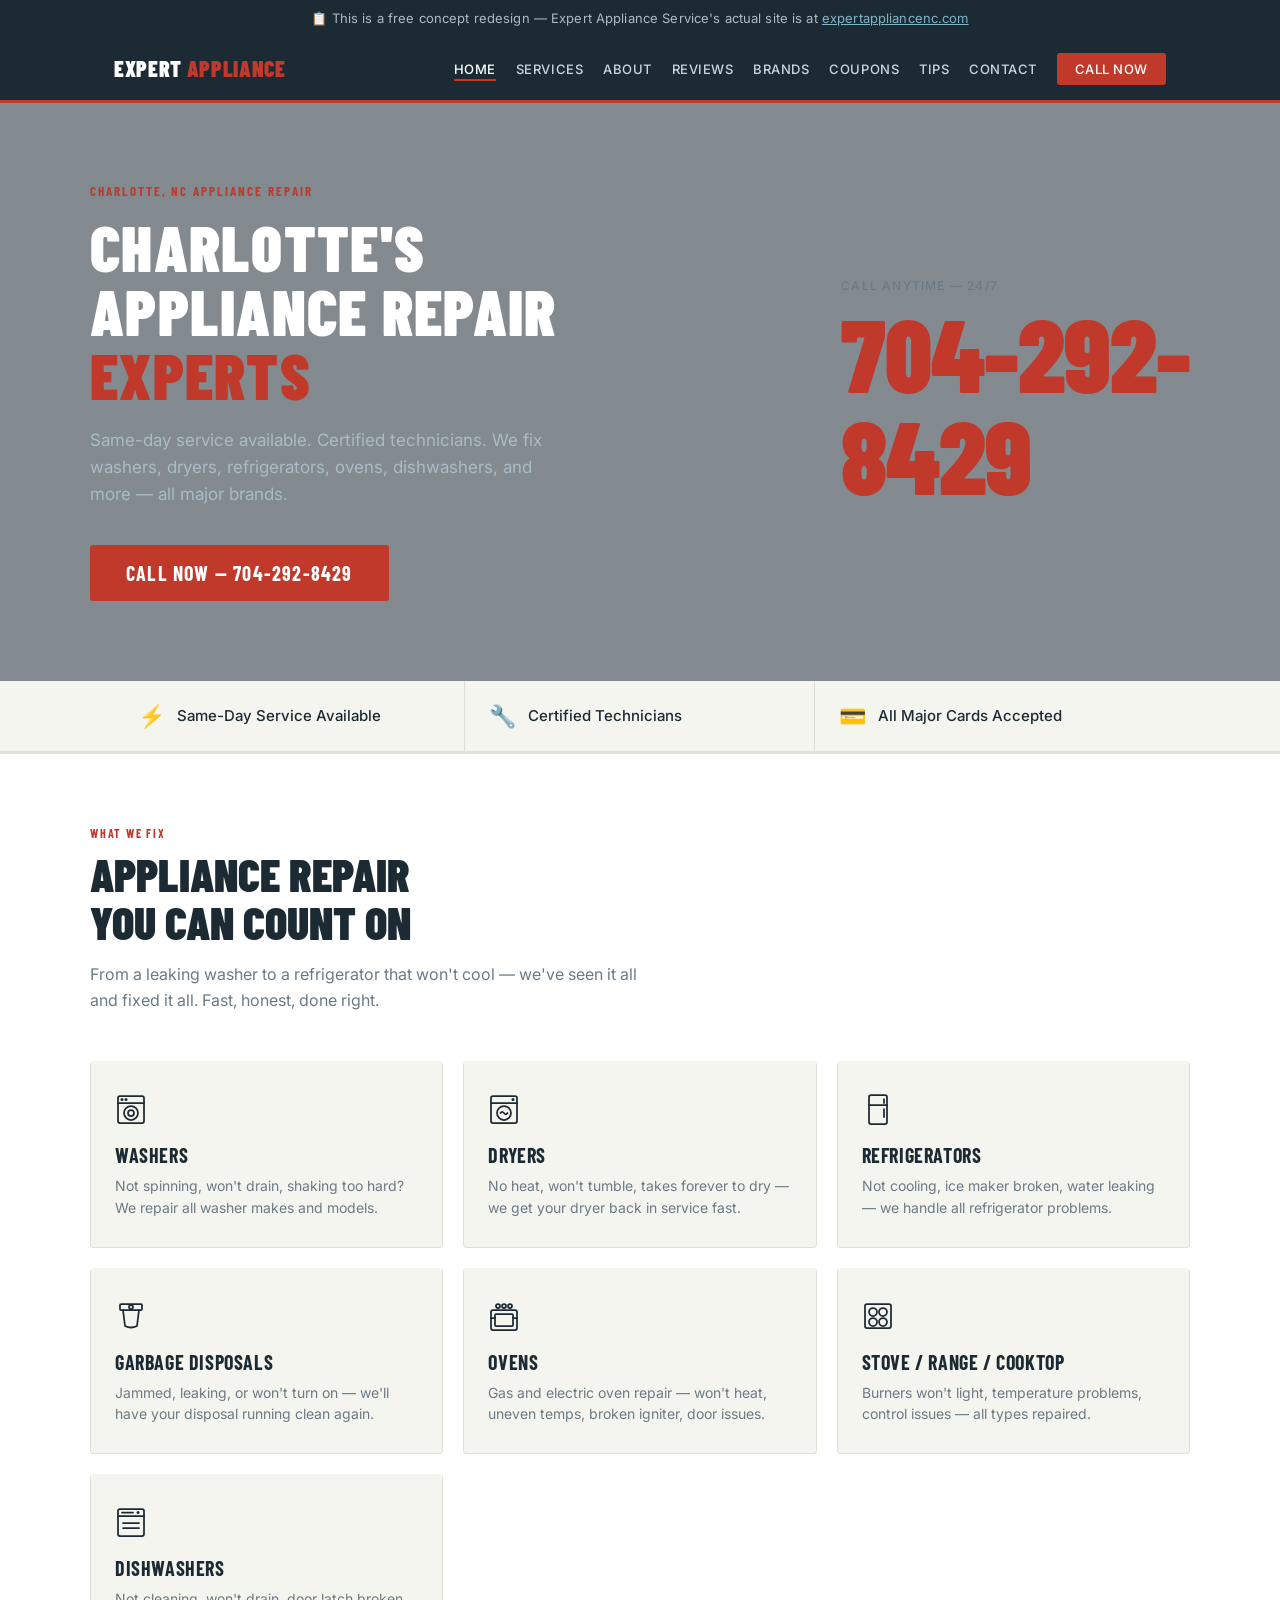
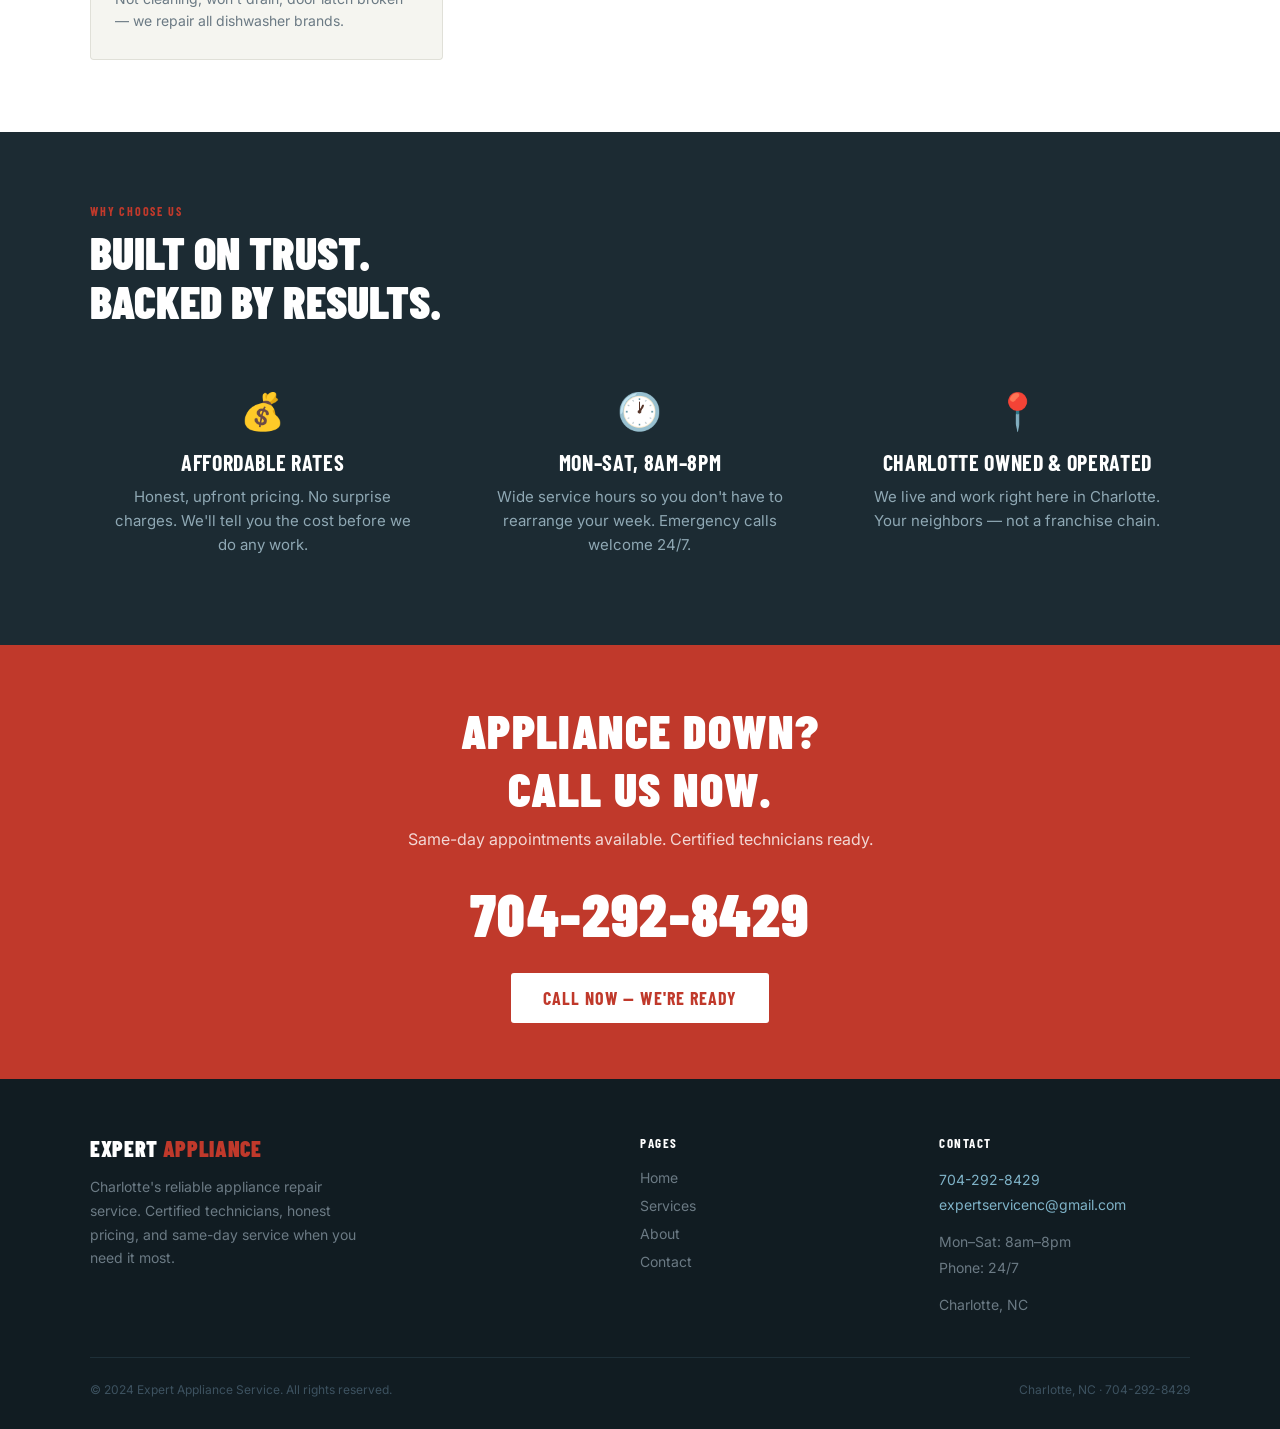
==== index.html @ 0ca0ef84 "fix: tighten nav spacing, shorten Energy Tips to Tips across all pages" ====
<!DOCTYPE html>
<html lang="en">
<head>
  <meta charset="UTF-8">
  <meta name="viewport" content="width=device-width, initial-scale=1.0">
  <title>Expert Appliance Service — Charlotte NC Appliance Repair</title>
  <meta name="description" content="Charlotte's trusted appliance repair experts. Same-day service available. Certified technicians. Call 704-292-8429.">
  <link rel="preconnect" href="https://fonts.googleapis.com">
  <link rel="preconnect" href="https://fonts.gstatic.com" crossorigin>
  <link href="https://fonts.googleapis.com/css2?family=Barlow+Condensed:wght@700;900&family=Inter:wght@400;500&display=swap" rel="stylesheet">
  <link rel="stylesheet" href="css/styles.css">
</head>
<body>

  <div class="concept-banner">
    📋 This is a free concept redesign — Expert Appliance Service's actual site is at <a href="https://expertappliancenc.com" target="_blank" rel="noopener">expertappliancenc.com</a>
  </div>

  <nav>
    <div class="nav-inner">
      <a href="index.html" class="nav-logo">Expert <span>Appliance</span></a>
      <ul class="nav-links">
        <li><a href="index.html" class="active">Home</a></li>
        <li><a href="services.html">Services</a></li>
        <li><a href="about.html">About</a></li>
        <li><a href="testimonials.html">Reviews</a></li>
        <li><a href="brands.html">Brands</a></li>
        <li><a href="coupons.html">Coupons</a></li>
        <li><a href="energy-tips.html">Tips</a></li>
        <li><a href="contact.html">Contact</a></li>
        <li><a href="tel:7042928429" class="nav-cta">Call Now</a></li>
      </ul>
      <button class="hamburger" id="hamburger" aria-label="Open menu">
        <span></span><span></span><span></span>
      </button>
    </div>
    <div class="mobile-menu" id="mobileMenu">
      <ul>
        <li><a href="index.html" class="active">Home</a></li>
        <li><a href="services.html">Services</a></li>
        <li><a href="about.html">About</a></li>
        <li><a href="testimonials.html">Reviews</a></li>
        <li><a href="brands.html">Brands</a></li>
        <li><a href="coupons.html">Coupons</a></li>
        <li><a href="energy-tips.html">Energy Tips</a></li>
        <li><a href="contact.html">Contact</a></li>
        <li><a href="tel:7042928429">📞 Call 704-292-8429</a></li>
      </ul>
    </div>
  </nav>

  <section class="hero" style="background: linear-gradient(rgba(28,43,51,0.55), rgba(28,43,51,0.55)), url('https://images.unsplash.com/photo-1558618666-fcd25c85cd64?w=1600&q=80') center/cover no-repeat;">
    <div class="hero-inner">
      <div class="hero-content">
        <p class="hero-eyebrow">Charlotte, NC Appliance Repair</p>
        <h1>Charlotte's<br>Appliance Repair<br><span>Experts</span></h1>
        <p class="hero-sub">Same-day service available. Certified technicians. We fix washers, dryers, refrigerators, ovens, dishwashers, and more — all major brands.</p>
        <a href="tel:7042928429" class="btn-primary">Call Now — 704-292-8429</a>
      </div>
      <div class="hero-phone-wrap">
        <p class="hero-phone-label">Call Anytime — 24/7</p>
        <a href="tel:7042928429" class="hero-phone">704-292-<br>8429</a>
      </div>
    </div>
  </section>

  <div class="trust-bar">
    <div class="trust-inner">
      <div class="trust-item"><span class="icon">⚡</span> Same-Day Service Available</div>
      <div class="trust-item"><span class="icon">🔧</span> Certified Technicians</div>
      <div class="trust-item"><span class="icon">💳</span> All Major Cards Accepted</div>
    </div>
  </div>

  <section style="background:#fff;">
    <div class="section-inner">
      <p class="section-label">What We Fix</p>
      <h2 class="section-title">Appliance Repair<br>You Can Count On</h2>
      <p class="section-sub">From a leaking washer to a refrigerator that won't cool — we've seen it all and fixed it all. Fast, honest, done right.</p>
      <div class="services-grid">
        <div class="service-card">
          <div class="card-icon"><svg width="32" height="32" viewBox="0 0 32 32" fill="none" stroke="#1c2b33" stroke-width="1.75" stroke-linecap="round" stroke-linejoin="round"><rect x="3" y="3" width="26" height="27" rx="2"/><line x1="3" y1="10" x2="29" y2="10"/><circle cx="16" cy="20" r="7"/><circle cx="16" cy="20" r="3"/><circle cx="7" cy="6.5" r="1.5" fill="#1c2b33" stroke="none"/><circle cx="11" cy="6.5" r="1.5" fill="#1c2b33" stroke="none"/></svg></div>
          <h3>Washers</h3>
          <p>Not spinning, won't drain, shaking too hard? We repair all washer makes and models.</p>
        </div>
        <div class="service-card">
          <div class="card-icon"><svg width="32" height="32" viewBox="0 0 32 32" fill="none" stroke="#1c2b33" stroke-width="1.75" stroke-linecap="round" stroke-linejoin="round"><rect x="3" y="3" width="26" height="27" rx="2"/><line x1="3" y1="10" x2="29" y2="10"/><circle cx="16" cy="20" r="7"/><path d="M12.5 20 Q14 17.5 16 20 Q18 22.5 19.5 20"/><circle cx="25" cy="6.5" r="1.5" fill="#1c2b33" stroke="none"/></svg></div>
          <h3>Dryers</h3>
          <p>No heat, won't tumble, takes forever to dry — we get your dryer back in service fast.</p>
        </div>
        <div class="service-card">
          <div class="card-icon"><svg width="32" height="32" viewBox="0 0 32 32" fill="none" stroke="#1c2b33" stroke-width="1.75" stroke-linecap="round" stroke-linejoin="round"><rect x="7" y="2" width="18" height="29" rx="2"/><line x1="7" y1="12" x2="25" y2="12"/><line x1="22" y1="6" x2="22" y2="10"/><line x1="22" y1="16" x2="22" y2="24"/></svg></div>
          <h3>Refrigerators</h3>
          <p>Not cooling, ice maker broken, water leaking — we handle all refrigerator problems.</p>
        </div>
        <div class="service-card">
          <div class="card-icon"><svg width="32" height="32" viewBox="0 0 32 32" fill="none" stroke="#1c2b33" stroke-width="1.75" stroke-linecap="round" stroke-linejoin="round"><rect x="5" y="4" width="22" height="6" rx="1"/><path d="M8 10 L10 26 Q16 29 22 26 L24 10"/><circle cx="16" cy="7" r="2"/></svg></div>
          <h3>Garbage Disposals</h3>
          <p>Jammed, leaking, or won't turn on — we'll have your disposal running clean again.</p>
        </div>
        <div class="service-card">
          <div class="card-icon"><svg width="32" height="32" viewBox="0 0 32 32" fill="none" stroke="#1c2b33" stroke-width="1.75" stroke-linecap="round" stroke-linejoin="round"><circle cx="10" cy="6" r="2"/><circle cx="16" cy="6" r="2"/><circle cx="22" cy="6" r="2"/><rect x="3" y="10" width="26" height="20" rx="2"/><rect x="7" y="14" width="18" height="12" rx="1"/><line x1="3" y1="18" x2="7" y2="18"/><line x1="25" y1="18" x2="29" y2="18"/></svg></div>
          <h3>Ovens</h3>
          <p>Gas and electric oven repair — won't heat, uneven temps, broken igniter, door issues.</p>
        </div>
        <div class="service-card">
          <div class="card-icon"><svg width="32" height="32" viewBox="0 0 32 32" fill="none" stroke="#1c2b33" stroke-width="1.75" stroke-linecap="round" stroke-linejoin="round"><rect x="3" y="4" width="26" height="24" rx="2"/><circle cx="11" cy="12" r="4"/><circle cx="21" cy="12" r="4"/><circle cx="11" cy="22" r="4"/><circle cx="21" cy="22" r="4"/></svg></div>
          <h3>Stove / Range / Cooktop</h3>
          <p>Burners won't light, temperature problems, control issues — all types repaired.</p>
        </div>
        <div class="service-card">
          <div class="card-icon"><svg width="32" height="32" viewBox="0 0 32 32" fill="none" stroke="#1c2b33" stroke-width="1.75" stroke-linecap="round" stroke-linejoin="round"><rect x="3" y="3" width="26" height="27" rx="2"/><line x1="3" y1="10" x2="29" y2="10"/><line x1="8" y1="17" x2="24" y2="17"/><line x1="8" y1="22" x2="24" y2="22"/><line x1="7" y1="6.5" x2="18" y2="6.5"/><circle cx="23" cy="6.5" r="1.5" fill="#1c2b33" stroke="none"/></svg></div>
          <h3>Dishwashers</h3>
          <p>Not cleaning, won't drain, door latch broken — we repair all dishwasher brands.</p>
        </div>
      </div>
    </div>
  </section>

  <section class="why-us">
    <div class="section-inner">
      <p class="section-label">Why Choose Us</p>
      <h2 class="section-title" style="color:#fff; margin-bottom:48px;">Built on Trust.<br>Backed by Results.</h2>
      <div class="why-grid">
        <div class="why-item">
          <div class="why-icon">💰</div>
          <h3>Affordable Rates</h3>
          <p>Honest, upfront pricing. No surprise charges. We'll tell you the cost before we do any work.</p>
        </div>
        <div class="why-item">
          <div class="why-icon">🕐</div>
          <h3>Mon–Sat, 8am–8pm</h3>
          <p>Wide service hours so you don't have to rearrange your week. Emergency calls welcome 24/7.</p>
        </div>
        <div class="why-item">
          <div class="why-icon">📍</div>
          <h3>Charlotte Owned &amp; Operated</h3>
          <p>We live and work right here in Charlotte. Your neighbors — not a franchise chain.</p>
        </div>
      </div>
    </div>
  </section>

  <div class="cta-strip">
    <h2>Appliance Down?<br>Call Us Now.</h2>
    <p>Same-day appointments available. Certified technicians ready.</p>
    <a href="tel:7042928429" class="phone-link">704-292-8429</a>
    <a href="tel:7042928429" class="btn-white">Call Now — We're Ready</a>
  </div>

  <footer>
    <div class="footer-inner">
      <div class="footer-grid">
        <div class="footer-brand">
          <a href="index.html" class="nav-logo">Expert <span>Appliance</span></a>
          <p>Charlotte's reliable appliance repair service. Certified technicians, honest pricing, and same-day service when you need it most.</p>
        </div>
        <div>
          <h4>Pages</h4>
          <ul>
            <li><a href="index.html">Home</a></li>
            <li><a href="services.html">Services</a></li>
            <li><a href="about.html">About</a></li>
            <li><a href="contact.html">Contact</a></li>
          </ul>
        </div>
        <div class="footer-info">
          <h4>Contact</h4>
          <p><a href="tel:7042928429">704-292-8429</a></p>
          <p><a href="mailto:expertservicenc@gmail.com">expertservicenc@gmail.com</a></p>
          <p style="margin-top:12px;">Mon–Sat: 8am–8pm<br>Phone: 24/7</p>
          <p style="margin-top:12px;">Charlotte, NC</p>
        </div>
      </div>
      <hr class="footer-divider">
      <div class="footer-bottom">
        <span>© 2024 Expert Appliance Service. All rights reserved.</span>
        <span>Charlotte, NC · <a href="tel:7042928429">704-292-8429</a></span>
      </div>
    </div>
  </footer>

  <script src="main.js"></script>
</body>
</html>
---- css/styles.css ----
/* ── RESET & VARIABLES ── */
*, *::before, *::after { box-sizing: border-box; margin: 0; padding: 0; }

:root {
  --charcoal: #1c2b33;
  --charcoal-light: #243340;
  --red: #c0392b;
  --red-dark: #a93226;
  --offwhite: #f5f5f0;
  --text: #222;
  --muted: #6b7a84;
}

html { scroll-behavior: smooth; }

body {
  font-family: 'Inter', sans-serif;
  font-size: 16px;
  color: var(--text);
  background: #fff;
}

/* ── CONCEPT BANNER ── */
.concept-banner {
  background: var(--charcoal);
  color: #aabbc4;
  text-align: center;
  padding: 10px 20px;
  font-size: 13px;
  letter-spacing: 0.01em;
}
.concept-banner a { color: #7fb3c8; text-decoration: underline; }

/* ── NAV ── */
nav {
  background: var(--charcoal);
  position: sticky;
  top: 0;
  z-index: 100;
  border-bottom: 3px solid var(--red);
}
.nav-inner {
  max-width: 1100px;
  margin: 0 auto;
  padding: 0 24px;
  display: flex;
  align-items: center;
  justify-content: space-between;
  height: 64px;
}
.nav-logo {
  font-family: 'Barlow Condensed', sans-serif;
  font-weight: 900;
  font-size: 22px;
  color: #fff;
  text-decoration: none;
  letter-spacing: 0.03em;
  text-transform: uppercase;
}
.nav-logo span { color: var(--red); }
.nav-links { display: flex; gap: 20px; list-style: none; }
.nav-links a {
  color: #c8d8e0;
  text-decoration: none;
  font-size: 13px;
  font-weight: 500;
  letter-spacing: 0.04em;
  text-transform: uppercase;
  transition: color 0.15s;
  padding-bottom: 2px;
  border-bottom: 2px solid transparent;
  white-space: nowrap;
}
.nav-links a:hover { color: #fff; }
.nav-links a.active { color: #fff; border-bottom-color: var(--red); }
.nav-cta {
  background: var(--red);
  color: #fff !important;
  padding: 8px 18px !important;
  border-radius: 3px;
  border-bottom: none !important;
  transition: background 0.15s !important;
}
.nav-cta:hover { background: var(--red-dark) !important; color: #fff !important; }

.hamburger {
  display: none;
  flex-direction: column;
  gap: 5px;
  cursor: pointer;
  padding: 4px;
  background: none;
  border: none;
}
.hamburger span {
  display: block;
  width: 26px;
  height: 2px;
  background: #fff;
  transition: all 0.25s;
}
.mobile-menu {
  display: none;
  background: var(--charcoal-light);
  border-top: 1px solid #2e404c;
}
.mobile-menu.open { display: block; }
.mobile-menu ul { list-style: none; padding: 12px 0; }
.mobile-menu ul li a {
  display: block;
  padding: 14px 24px;
  color: #c8d8e0;
  text-decoration: none;
  font-size: 15px;
  font-weight: 500;
  letter-spacing: 0.03em;
  text-transform: uppercase;
  border-bottom: 1px solid #2e404c;
}
.mobile-menu ul li:last-child a { border-bottom: none; }
.mobile-menu ul li a.active { color: #fff; }
.mobile-menu ul li a:hover { background: #2e404c; color: #fff; }

/* ── SHARED SECTION UTILITIES ── */
section { padding: 72px 24px; }
.section-inner { max-width: 1100px; margin: 0 auto; }
.section-label {
  font-family: 'Barlow Condensed', sans-serif;
  font-weight: 700;
  font-size: 12px;
  letter-spacing: 0.15em;
  text-transform: uppercase;
  color: var(--red);
  margin-bottom: 10px;
}
.section-title {
  font-family: 'Barlow Condensed', sans-serif;
  font-weight: 900;
  font-size: clamp(30px, 4vw, 46px);
  text-transform: uppercase;
  color: var(--charcoal);
  line-height: 1.05;
  margin-bottom: 16px;
}
.section-sub {
  font-size: 16px;
  color: var(--muted);
  line-height: 1.6;
  margin-bottom: 48px;
  max-width: 560px;
}

/* ── BUTTONS ── */
.btn-primary {
  display: inline-block;
  background: var(--red);
  color: #fff;
  font-family: 'Barlow Condensed', sans-serif;
  font-weight: 700;
  font-size: 20px;
  letter-spacing: 0.06em;
  text-transform: uppercase;
  padding: 16px 36px;
  text-decoration: none;
  border-radius: 3px;
  transition: background 0.15s, transform 0.1s;
}
.btn-primary:hover { background: var(--red-dark); transform: translateY(-1px); }

.btn-white {
  display: inline-block;
  background: #fff;
  color: var(--red);
  font-family: 'Barlow Condensed', sans-serif;
  font-weight: 700;
  font-size: 18px;
  letter-spacing: 0.06em;
  text-transform: uppercase;
  padding: 14px 32px;
  text-decoration: none;
  border-radius: 3px;
  transition: background 0.15s, transform 0.1s;
}
.btn-white:hover { background: var(--offwhite); transform: translateY(-1px); }

/* ── CTA STRIP ── */
.cta-strip {
  background: var(--red);
  padding: 56px 24px;
  text-align: center;
}
.cta-strip h2 {
  font-family: 'Barlow Condensed', sans-serif;
  font-weight: 900;
  font-size: clamp(28px, 4vw, 48px);
  text-transform: uppercase;
  color: #fff;
  letter-spacing: 0.03em;
  margin-bottom: 12px;
}
.cta-strip p { color: rgba(255,255,255,0.8); font-size: 16px; margin-bottom: 28px; }
.cta-strip a.phone-link {
  font-family: 'Barlow Condensed', sans-serif;
  font-weight: 900;
  font-size: clamp(36px, 5vw, 60px);
  color: #fff;
  text-decoration: none;
  display: block;
  letter-spacing: 0.02em;
  margin-bottom: 24px;
  transition: opacity 0.15s;
}
.cta-strip a.phone-link:hover { opacity: 0.85; }

/* ── FOOTER ── */
footer {
  background: #111c22;
  color: #8fa8b4;
  padding: 56px 24px 32px;
}
.footer-inner { max-width: 1100px; margin: 0 auto; }
.footer-grid {
  display: grid;
  grid-template-columns: 2fr 1fr 1fr;
  gap: 48px;
  margin-bottom: 40px;
}
.footer-brand .nav-logo { display: inline-block; margin-bottom: 14px; }
.footer-brand p { font-size: 14px; line-height: 1.7; color: #6b7a84; max-width: 280px; }
footer h4 {
  font-family: 'Barlow Condensed', sans-serif;
  font-weight: 700;
  font-size: 13px;
  letter-spacing: 0.12em;
  text-transform: uppercase;
  color: #fff;
  margin-bottom: 16px;
}
footer ul { list-style: none; }
footer ul li { margin-bottom: 8px; }
footer ul li a { color: #6b7a84; text-decoration: none; font-size: 14px; transition: color 0.15s; }
footer ul li a:hover { color: #c8d8e0; }
.footer-info p { font-size: 14px; line-height: 1.8; color: #6b7a84; }
.footer-info a { color: #7fb3c8; text-decoration: none; }
.footer-divider { border: none; border-top: 1px solid #1e2f38; margin-bottom: 24px; }
.footer-bottom {
  display: flex;
  justify-content: space-between;
  align-items: center;
  font-size: 12px;
  color: #3d5260;
}
.footer-bottom a { color: #3d5260; text-decoration: none; }

/* ── PAGE HERO (services, about, contact) ── */
.page-hero {
  background: var(--charcoal);
  padding: 64px 24px 56px;
  text-align: center;
}
.page-hero .eyebrow {
  font-family: 'Barlow Condensed', sans-serif;
  font-weight: 700;
  font-size: 13px;
  letter-spacing: 0.15em;
  text-transform: uppercase;
  color: var(--red);
  margin-bottom: 14px;
}
.page-hero h1 {
  font-family: 'Barlow Condensed', sans-serif;
  font-weight: 900;
  font-size: clamp(38px, 5vw, 64px);
  text-transform: uppercase;
  color: #fff;
  letter-spacing: 0.02em;
  line-height: 1.0;
  margin-bottom: 16px;
}
.page-hero p {
  font-size: 17px;
  color: #aabbc4;
  max-width: 560px;
  margin: 0 auto 28px;
  line-height: 1.6;
}

/* ─────────────────────────────────────────
   INDEX PAGE
───────────────────────────────────────── */
.hero {
  background: var(--charcoal);
  padding: 80px 24px;
}
.hero-inner {
  max-width: 1100px;
  margin: 0 auto;
  display: flex;
  align-items: center;
  justify-content: space-between;
  gap: 48px;
}
.hero-content { flex: 1; }
.hero-eyebrow {
  font-family: 'Barlow Condensed', sans-serif;
  font-weight: 700;
  font-size: 13px;
  letter-spacing: 0.15em;
  text-transform: uppercase;
  color: var(--red);
  margin-bottom: 16px;
}
.hero h1 {
  font-family: 'Barlow Condensed', sans-serif;
  font-weight: 900;
  font-size: clamp(40px, 5vw, 64px);
  line-height: 1.0;
  color: #fff;
  text-transform: uppercase;
  letter-spacing: 0.02em;
  margin-bottom: 20px;
}
.hero h1 span { color: var(--red); }
.hero-sub {
  font-size: 17px;
  color: #aabbc4;
  line-height: 1.6;
  margin-bottom: 36px;
  max-width: 480px;
}
.hero-phone {
  font-family: 'Barlow Condensed', sans-serif;
  font-weight: 900;
  font-size: clamp(56px, 8vw, 120px);
  color: var(--red);
  line-height: 1;
  white-space: nowrap;
  text-decoration: none;
  letter-spacing: -0.01em;
  display: block;
  transition: color 0.15s;
}
.hero-phone:hover { color: #e04535; }
.hero-phone-label {
  font-family: 'Inter', sans-serif;
  font-size: 12px;
  font-weight: 500;
  color: #6b7a84;
  letter-spacing: 0.1em;
  text-transform: uppercase;
  margin-bottom: 8px;
}

.trust-bar {
  background: var(--offwhite);
  border-bottom: 3px solid #e0e0d8;
}
.trust-inner {
  max-width: 1100px;
  margin: 0 auto;
  padding: 0 24px;
  display: grid;
  grid-template-columns: repeat(3, 1fr);
}
.trust-item {
  display: flex;
  align-items: center;
  gap: 12px;
  padding: 22px 24px;
  font-weight: 500;
  font-size: 15px;
  color: var(--charcoal);
  border-right: 1px solid #deded4;
}
.trust-item:last-child { border-right: none; }
.trust-item .icon { font-size: 22px; }

.services-grid {
  display: grid;
  grid-template-columns: repeat(auto-fill, minmax(280px, 1fr));
  gap: 20px;
}
.service-card {
  background: var(--offwhite);
  border: 1px solid #e0e0d8;
  border-top: 4px solid transparent;
  border-radius: 4px;
  padding: 28px 24px;
  transition: transform 0.15s, border-top-color 0.15s, box-shadow 0.15s;
  cursor: default;
}
.service-card:hover {
  transform: translateY(-3px);
  border-top-color: var(--red);
  box-shadow: 0 6px 20px rgba(0,0,0,0.09);
}
.service-card .card-icon { display: block; margin-bottom: 14px; }
.service-card h3 {
  font-family: 'Barlow Condensed', sans-serif;
  font-weight: 700;
  font-size: 20px;
  text-transform: uppercase;
  color: var(--charcoal);
  letter-spacing: 0.03em;
  margin-bottom: 8px;
}
.service-card p { font-size: 14px; color: var(--muted); line-height: 1.55; }

.why-us { background: var(--charcoal); }
.why-grid {
  display: grid;
  grid-template-columns: repeat(3, 1fr);
  gap: 32px;
}
.why-item { text-align: center; padding: 16px; }
.why-item .why-icon { font-size: 36px; margin-bottom: 16px; }
.why-item h3 {
  font-family: 'Barlow Condensed', sans-serif;
  font-weight: 700;
  font-size: 22px;
  text-transform: uppercase;
  color: #fff;
  letter-spacing: 0.03em;
  margin-bottom: 10px;
}
.why-item p { font-size: 15px; color: #8fa8b4; line-height: 1.6; }

/* ─────────────────────────────────────────
   SERVICES PAGE
───────────────────────────────────────── */
.services-detail { padding: 72px 24px; }
.services-detail .inner { max-width: 1100px; margin: 0 auto; }

.service-block {
  display: grid;
  grid-template-columns: 1fr 2fr;
  gap: 40px;
  padding: 48px 0;
  border-bottom: 1px solid #e0e0d8;
  align-items: start;
}
.service-block:last-child { border-bottom: none; }
.service-block-left { position: sticky; top: 88px; }
.service-block-icon { display: block; margin-bottom: 16px; }
.service-block-left h2 {
  font-family: 'Barlow Condensed', sans-serif;
  font-weight: 900;
  font-size: 32px;
  text-transform: uppercase;
  color: var(--charcoal);
  letter-spacing: 0.03em;
  line-height: 1.05;
  margin-bottom: 12px;
}
.service-block-left .call-link {
  display: inline-block;
  background: var(--red);
  color: #fff;
  font-family: 'Barlow Condensed', sans-serif;
  font-weight: 700;
  font-size: 15px;
  letter-spacing: 0.06em;
  text-transform: uppercase;
  padding: 10px 20px;
  text-decoration: none;
  border-radius: 3px;
  margin-top: 16px;
  transition: background 0.15s;
}
.service-block-left .call-link:hover { background: var(--red-dark); }
.service-block-right p {
  font-size: 16px;
  line-height: 1.75;
  color: #444;
  margin-bottom: 20px;
}
.service-block-right h3 {
  font-family: 'Barlow Condensed', sans-serif;
  font-weight: 700;
  font-size: 14px;
  letter-spacing: 0.1em;
  text-transform: uppercase;
  color: var(--muted);
  margin-bottom: 12px;
  margin-top: 24px;
}
.symptom-list {
  list-style: none;
  display: grid;
  grid-template-columns: repeat(2, 1fr);
  gap: 8px 24px;
}
.symptom-list li {
  font-size: 14px;
  color: #555;
  padding-left: 20px;
  position: relative;
  line-height: 1.5;
}
.symptom-list li::before {
  content: '→';
  position: absolute;
  left: 0;
  color: var(--red);
  font-size: 12px;
}

/* ─────────────────────────────────────────
   ABOUT PAGE
───────────────────────────────────────── */
.about-section { padding: 80px 24px; }
.about-inner { max-width: 1100px; margin: 0 auto; }

.about-lead {
  display: grid;
  grid-template-columns: 1fr 1fr;
  gap: 64px;
  align-items: start;
  margin-bottom: 72px;
}
.about-lead-text h2 {
  font-family: 'Barlow Condensed', sans-serif;
  font-weight: 900;
  font-size: clamp(28px, 3.5vw, 44px);
  text-transform: uppercase;
  color: var(--charcoal);
  line-height: 1.05;
  margin-bottom: 24px;
}
.about-lead-text p {
  font-size: 16px;
  line-height: 1.8;
  color: #444;
  margin-bottom: 18px;
}
.about-stats { display: flex; flex-direction: column; gap: 20px; }
.stat-card {
  background: var(--offwhite);
  border-left: 4px solid var(--red);
  padding: 24px 28px;
  border-radius: 0 4px 4px 0;
}
.stat-card .stat-num {
  font-family: 'Barlow Condensed', sans-serif;
  font-weight: 900;
  font-size: 48px;
  color: var(--charcoal);
  line-height: 1;
  margin-bottom: 4px;
}
.stat-card .stat-label {
  font-size: 14px;
  font-weight: 500;
  color: var(--muted);
  text-transform: uppercase;
  letter-spacing: 0.05em;
}

.values-section { background: var(--offwhite); padding: 72px 24px; }
.values-inner { max-width: 1100px; margin: 0 auto; }
.values-inner h2 {
  font-family: 'Barlow Condensed', sans-serif;
  font-weight: 900;
  font-size: clamp(28px, 3.5vw, 44px);
  text-transform: uppercase;
  color: var(--charcoal);
  margin-bottom: 48px;
}
.values-grid { display: grid; grid-template-columns: repeat(3, 1fr); gap: 24px; }
.value-card { background: #fff; border: 1px solid #e0e0d8; padding: 32px 28px; border-radius: 4px; }
.value-card .v-icon { font-size: 32px; margin-bottom: 16px; }
.value-card h3 {
  font-family: 'Barlow Condensed', sans-serif;
  font-weight: 700;
  font-size: 20px;
  text-transform: uppercase;
  color: var(--charcoal);
  letter-spacing: 0.03em;
  margin-bottom: 10px;
}
.value-card p { font-size: 14px; color: var(--muted); line-height: 1.65; }

.trust-section { padding: 72px 24px; background: var(--charcoal); }
.trust-section .trust-inner { max-width: 1100px; margin: 0 auto; }
.trust-section h2 {
  font-family: 'Barlow Condensed', sans-serif;
  font-weight: 900;
  font-size: clamp(28px, 3.5vw, 44px);
  text-transform: uppercase;
  color: #fff;
  margin-bottom: 48px;
}
.trust-grid { display: grid; grid-template-columns: repeat(2, 1fr); gap: 20px; }
.trust-card {
  background: var(--charcoal-light);
  border: 1px solid #2e404c;
  padding: 28px;
  border-radius: 4px;
  display: flex;
  gap: 20px;
  align-items: flex-start;
}
.trust-card .t-icon { font-size: 28px; flex-shrink: 0; }
.trust-card h3 {
  font-family: 'Barlow Condensed', sans-serif;
  font-weight: 700;
  font-size: 18px;
  text-transform: uppercase;
  color: #fff;
  letter-spacing: 0.03em;
  margin-bottom: 6px;
}
.trust-card p { font-size: 14px; color: #8fa8b4; line-height: 1.6; }

/* ─────────────────────────────────────────
   CONTACT PAGE
───────────────────────────────────────── */
.phone-hero {
  background: var(--charcoal);
  padding: 72px 24px 64px;
  text-align: center;
}
.phone-hero .eyebrow {
  font-family: 'Barlow Condensed', sans-serif;
  font-weight: 700;
  font-size: 13px;
  letter-spacing: 0.15em;
  text-transform: uppercase;
  color: var(--red);
  margin-bottom: 14px;
}
.phone-hero h1 {
  font-family: 'Barlow Condensed', sans-serif;
  font-weight: 900;
  font-size: clamp(32px, 4vw, 52px);
  text-transform: uppercase;
  color: #fff;
  letter-spacing: 0.02em;
  line-height: 1.05;
  margin-bottom: 32px;
}
.phone-hero .big-phone {
  font-family: 'Barlow Condensed', sans-serif;
  font-weight: 900;
  font-size: clamp(52px, 10vw, 100px);
  color: var(--red);
  text-decoration: none;
  letter-spacing: -0.01em;
  line-height: 1;
  display: inline-block;
  margin-bottom: 24px;
  transition: color 0.15s;
}
.phone-hero .big-phone:hover { color: #e04535; }
.phone-hero .sub { font-size: 16px; color: #8fa8b4; margin-bottom: 32px; }

.hours-band {
  background: var(--offwhite);
  border-bottom: 3px solid #e0e0d8;
  padding: 32px 24px;
}
.hours-inner {
  max-width: 1100px;
  margin: 0 auto;
  display: grid;
  grid-template-columns: repeat(3, 1fr);
}
.hours-item {
  text-align: center;
  padding: 12px 24px;
  border-right: 1px solid #deded4;
}
.hours-item:last-child { border-right: none; }
.hours-item .h-label {
  font-family: 'Barlow Condensed', sans-serif;
  font-weight: 700;
  font-size: 11px;
  letter-spacing: 0.12em;
  text-transform: uppercase;
  color: var(--muted);
  margin-bottom: 6px;
}
.hours-item .h-value {
  font-family: 'Barlow Condensed', sans-serif;
  font-weight: 700;
  font-size: 22px;
  color: var(--charcoal);
  letter-spacing: 0.02em;
}

.contact-body { padding: 72px 24px; }
.contact-inner {
  max-width: 1100px;
  margin: 0 auto;
  display: grid;
  grid-template-columns: 1fr 1fr;
  gap: 64px;
  align-items: start;
}
.contact-info h2 {
  font-family: 'Barlow Condensed', sans-serif;
  font-weight: 900;
  font-size: clamp(28px, 3vw, 40px);
  text-transform: uppercase;
  color: var(--charcoal);
  margin-bottom: 24px;
}
.contact-info > p {
  font-size: 15px;
  line-height: 1.75;
  color: #555;
  margin-bottom: 32px;
}
.info-block { margin-bottom: 28px; }
.info-block h3 {
  font-family: 'Barlow Condensed', sans-serif;
  font-weight: 700;
  font-size: 13px;
  letter-spacing: 0.1em;
  text-transform: uppercase;
  color: var(--muted);
  margin-bottom: 8px;
}
.info-block a {
  color: var(--charcoal);
  text-decoration: none;
  font-size: 20px;
  font-family: 'Barlow Condensed', sans-serif;
  font-weight: 700;
  letter-spacing: 0.02em;
  transition: color 0.15s;
}
.info-block a:hover { color: var(--red); }
.info-block p { font-size: 15px; color: #555; }

.map-placeholder {
  background: var(--offwhite);
  border: 2px dashed #ccc;
  border-radius: 6px;
  padding: 48px 24px;
  text-align: center;
  margin-top: 28px;
}
.map-placeholder .map-icon { font-size: 40px; margin-bottom: 12px; }
.map-placeholder h3 {
  font-family: 'Barlow Condensed', sans-serif;
  font-weight: 700;
  font-size: 20px;
  text-transform: uppercase;
  color: var(--charcoal);
  margin-bottom: 6px;
}
.map-placeholder p { font-size: 14px; color: var(--muted); }

.contact-form-wrap h2 {
  font-family: 'Barlow Condensed', sans-serif;
  font-weight: 900;
  font-size: clamp(28px, 3vw, 40px);
  text-transform: uppercase;
  color: var(--charcoal);
  margin-bottom: 8px;
}
.form-note {
  font-size: 13px;
  color: var(--muted);
  margin-bottom: 28px;
  line-height: 1.5;
}
.form-note a { color: var(--red); text-decoration: none; font-weight: 500; }
.form-group { margin-bottom: 20px; }
.form-group label {
  display: block;
  font-size: 12px;
  font-weight: 500;
  letter-spacing: 0.08em;
  text-transform: uppercase;
  color: var(--charcoal);
  margin-bottom: 6px;
}
.form-group input,
.form-group select,
.form-group textarea {
  width: 100%;
  padding: 12px 14px;
  border: 2px solid #deded4;
  border-radius: 3px;
  font-family: 'Inter', sans-serif;
  font-size: 15px;
  color: var(--text);
  background: #fff;
  transition: border-color 0.15s;
  outline: none;
}
.form-group input:focus,
.form-group select:focus,
.form-group textarea:focus { border-color: var(--charcoal); }
.form-group textarea { resize: vertical; min-height: 120px; }
.form-group select {
  appearance: none;
  background-image: url("data:image/svg+xml,%3Csvg xmlns='http://www.w3.org/2000/svg' width='12' height='8' viewBox='0 0 12 8'%3E%3Cpath fill='%236b7a84' d='M6 8L0 0h12z'/%3E%3C/svg%3E");
  background-repeat: no-repeat;
  background-position: right 14px center;
  cursor: pointer;
}
.form-row { display: grid; grid-template-columns: 1fr 1fr; gap: 16px; }
.btn-submit {
  display: block;
  width: 100%;
  background: var(--red);
  color: #fff;
  font-family: 'Barlow Condensed', sans-serif;
  font-weight: 700;
  font-size: 20px;
  letter-spacing: 0.06em;
  text-transform: uppercase;
  padding: 16px 24px;
  border: none;
  border-radius: 3px;
  cursor: pointer;
  transition: background 0.15s, transform 0.1s;
  margin-top: 8px;
}
.btn-submit:hover { background: var(--red-dark); transform: translateY(-1px); }
.form-disclaimer { font-size: 12px; color: var(--muted); text-align: center; margin-top: 10px; line-height: 1.5; }

/* ─────────────────────────────────────────
   RESPONSIVE
───────────────────────────────────────── */
@media (max-width: 768px) {
  /* Nav */
  .nav-links { display: none; }
  .hamburger { display: flex; }

  /* Index hero */
  .hero-inner { flex-direction: column; gap: 32px; }
  .hero-phone-wrap { order: -1; text-align: center; }
  .hero-phone { font-size: 64px; }

  /* Trust bar */
  .trust-inner { grid-template-columns: 1fr; }
  .trust-item { border-right: none; border-bottom: 1px solid #deded4; }
  .trust-item:last-child { border-bottom: none; }

  /* Why us */
  .why-grid { grid-template-columns: 1fr; }

  /* Services page */
  .service-block { grid-template-columns: 1fr; }
  .service-block-left { position: static; }
  .symptom-list { grid-template-columns: 1fr; }

  /* About page */
  .about-lead { grid-template-columns: 1fr; gap: 40px; }
  .values-grid { grid-template-columns: 1fr; }
  .trust-grid { grid-template-columns: 1fr; }

  /* Contact page */
  .hours-inner { grid-template-columns: 1fr; }
  .hours-item { border-right: none; border-bottom: 1px solid #deded4; padding: 16px 24px; }
  .hours-item:last-child { border-bottom: none; }
  .contact-inner { grid-template-columns: 1fr; gap: 40px; }
  .form-row { grid-template-columns: 1fr; }

  /* Footer */
  .footer-grid { grid-template-columns: 1fr; gap: 32px; }
  .footer-bottom { flex-direction: column; gap: 8px; text-align: center; }

  section { padding: 52px 24px; }
}
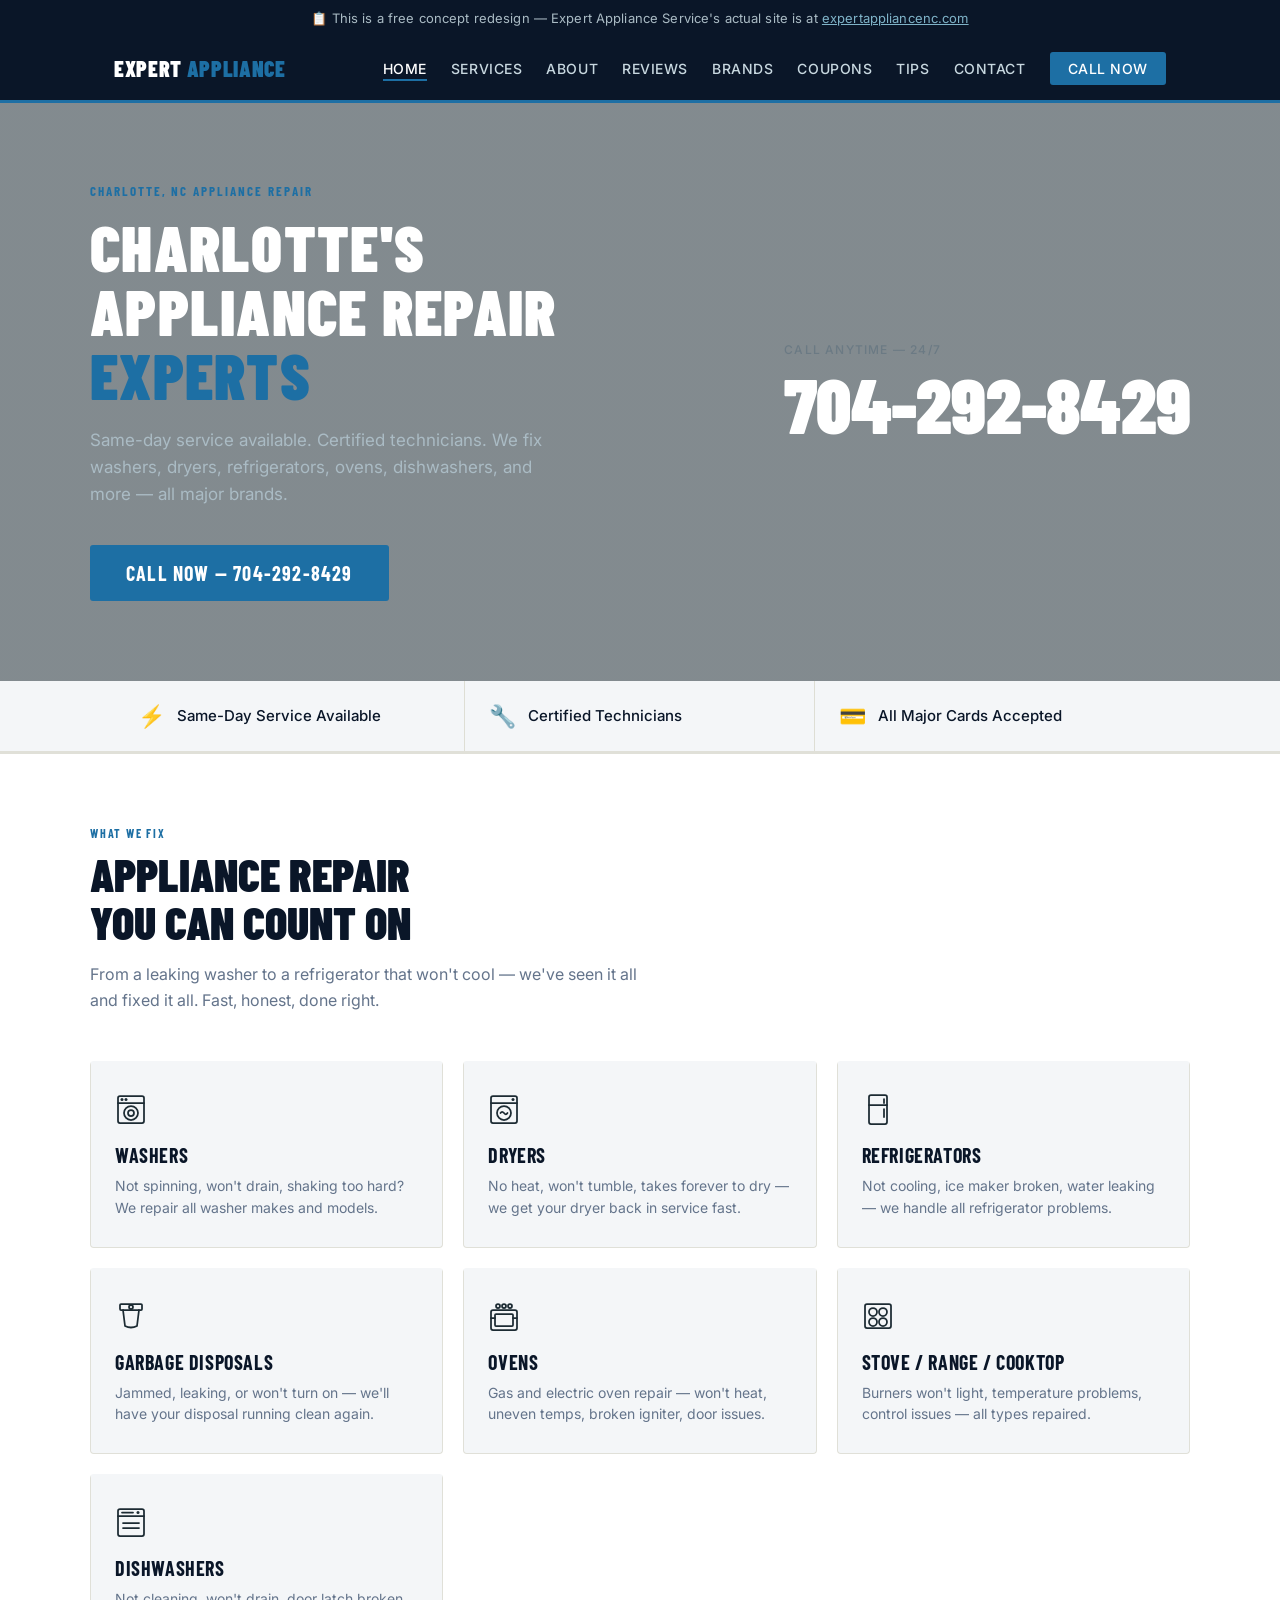
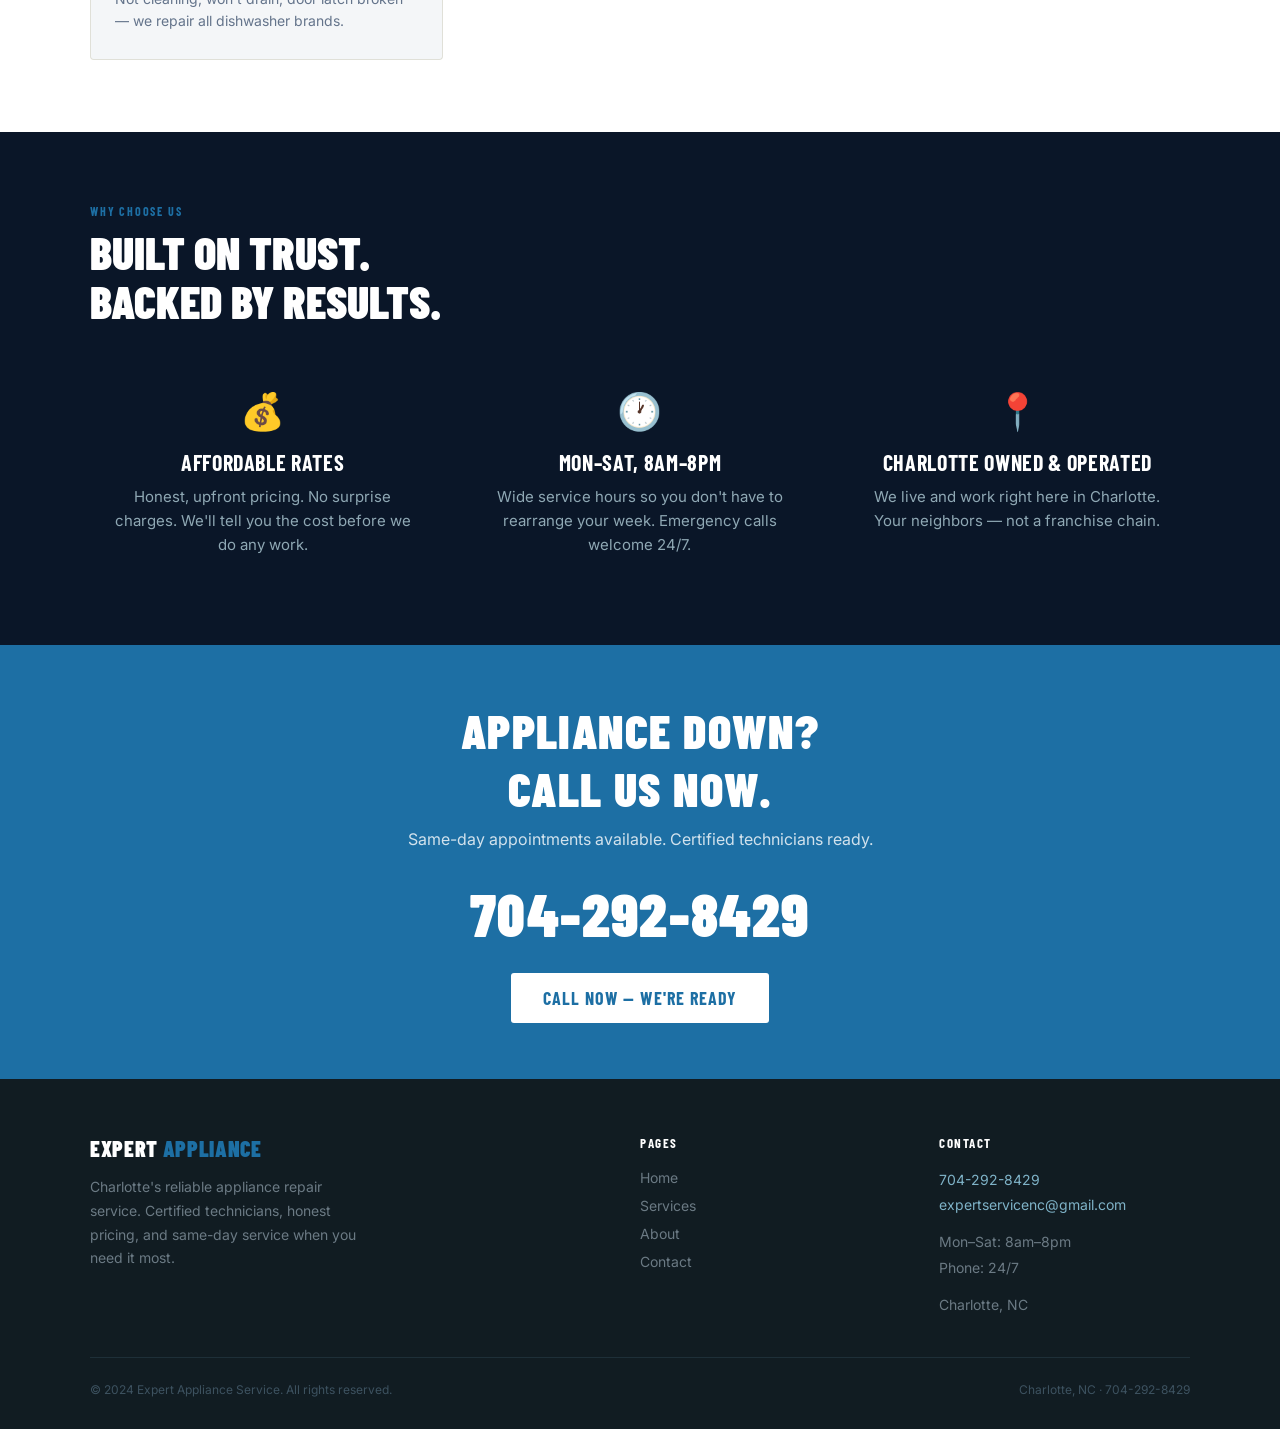
==== commit 04758d46: "fix: hero phone white color, remove br wrap, reduce font size" ====
--- a/index.html
+++ b/index.html
@@ -59,7 +59,7 @@
       </div>
       <div class="hero-phone-wrap">
         <p class="hero-phone-label">Call Anytime — 24/7</p>
-        <a href="tel:7042928429" class="hero-phone">704-292-<br>8429</a>
+        <a href="tel:7042928429" class="hero-phone">704-292-8429</a>
       </div>
     </div>
   </section>
--- a/css/styles.css
+++ b/css/styles.css
@@ -2,13 +2,13 @@
 *, *::before, *::after { box-sizing: border-box; margin: 0; padding: 0; }
 
 :root {
-  --charcoal: #1c2b33;
-  --charcoal-light: #243340;
-  --red: #c0392b;
-  --red-dark: #a93226;
-  --offwhite: #f5f5f0;
-  --text: #222;
-  --muted: #6b7a84;
+  --charcoal: #0a1628;
+  --charcoal-light: #112038;
+  --red: #1d6fa4;
+  --red-dark: #175d8a;
+  --offwhite: #f4f6f8;
+  --text: #1a2332;
+  --muted: #64748b;
 }
 
 html { scroll-behavior: smooth; }
@@ -58,11 +58,11 @@
   text-transform: uppercase;
 }
 .nav-logo span { color: var(--red); }
-.nav-links { display: flex; gap: 20px; list-style: none; }
+.nav-links { display: flex; gap: 24px; list-style: none; }
 .nav-links a {
   color: #c8d8e0;
   text-decoration: none;
-  font-size: 13px;
+  font-size: 14px;
   font-weight: 500;
   letter-spacing: 0.04em;
   text-transform: uppercase;
@@ -331,8 +331,8 @@
 .hero-phone {
   font-family: 'Barlow Condensed', sans-serif;
   font-weight: 900;
-  font-size: clamp(56px, 8vw, 120px);
-  color: var(--red);
+  font-size: clamp(48px, 6vw, 88px);
+  color: #ffffff;
   line-height: 1;
   white-space: nowrap;
   text-decoration: none;
@@ -340,7 +340,7 @@
   display: block;
   transition: color 0.15s;
 }
-.hero-phone:hover { color: #e04535; }
+.hero-phone:hover { color: rgba(255,255,255,0.85); }
 .hero-phone-label {
   font-family: 'Inter', sans-serif;
   font-size: 12px;
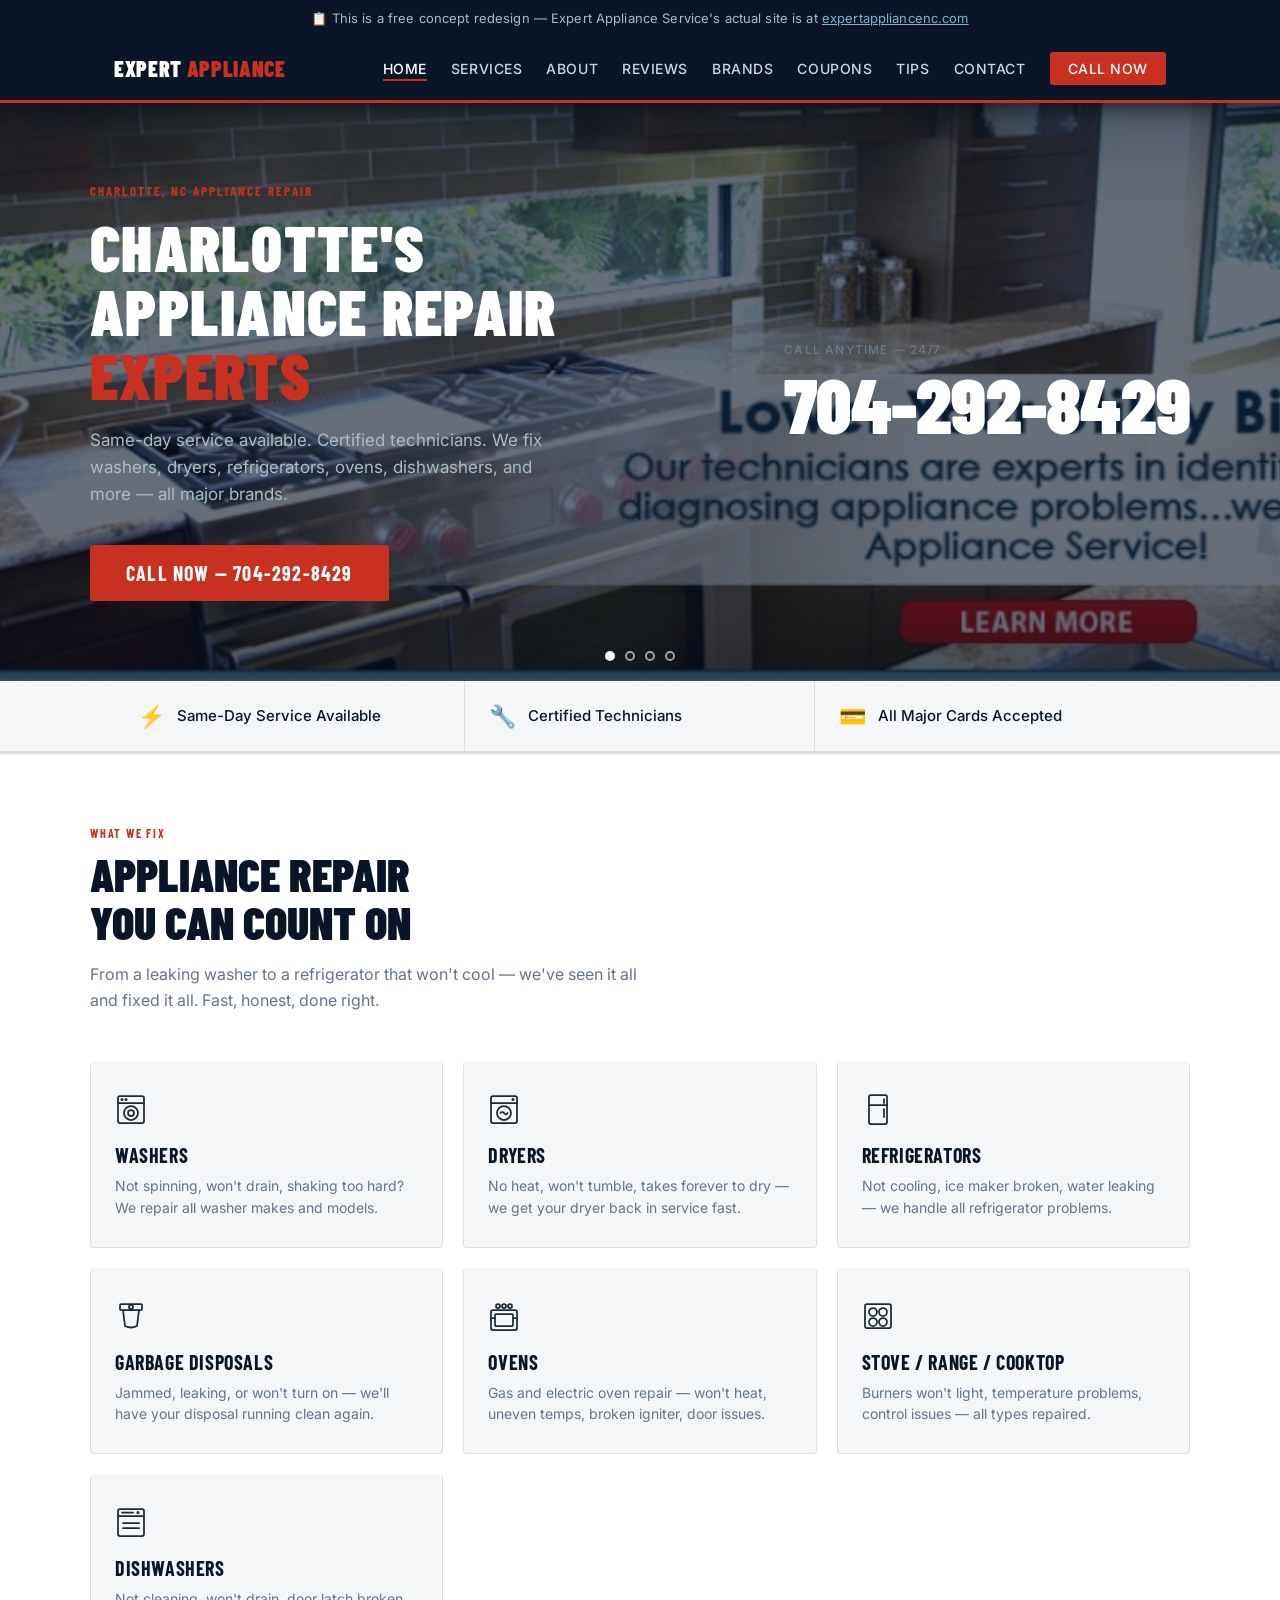
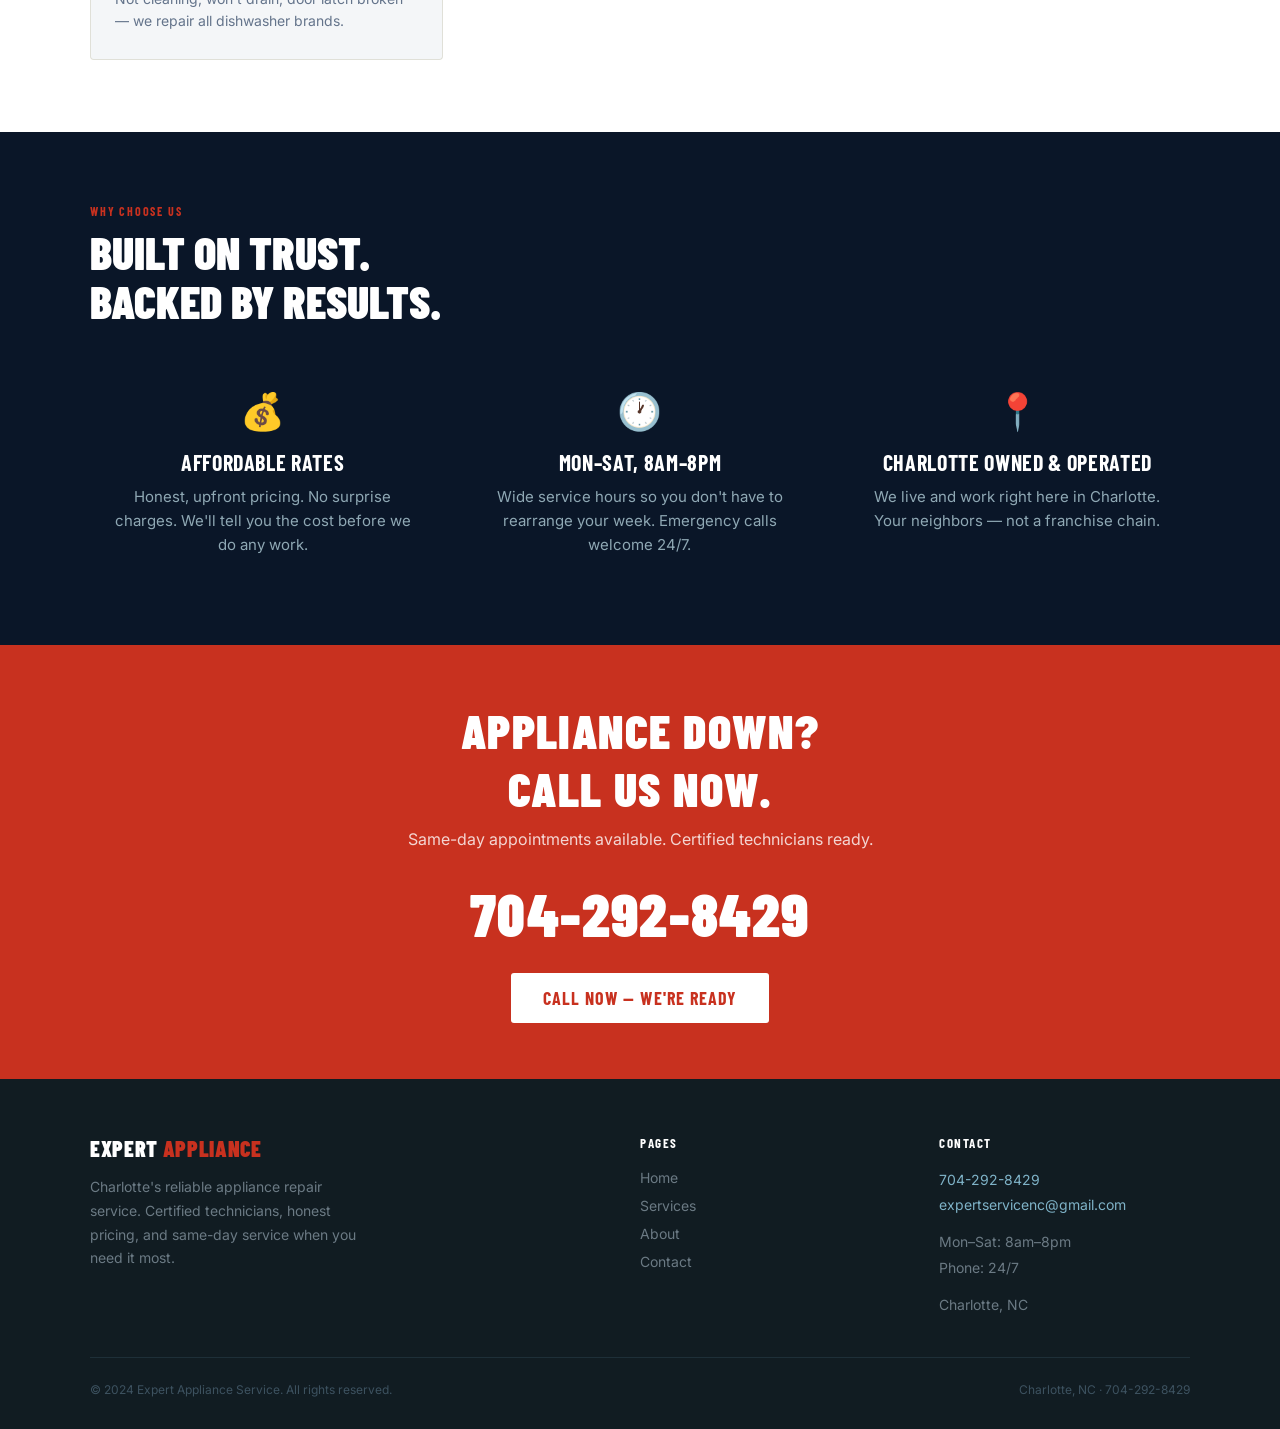
==== commit 404a5057: "feat: use real site images in hero slider, add 4th slide" ====
--- a/index.html
+++ b/index.html
@@ -49,7 +49,16 @@
     </div>
   </nav>
 
-  <section class="hero" style="background: linear-gradient(rgba(28,43,51,0.55), rgba(28,43,51,0.55)), url('https://images.unsplash.com/photo-1558618666-fcd25c85cd64?w=1600&q=80') center/cover no-repeat;">
+  <section class="hero">
+    <!-- Slider backgrounds -->
+    <div class="hero-slides">
+      <div class="hero-slide active" style="background-image: url('images/slider_1-d0cf9f1b36.jpg');"></div>
+      <div class="hero-slide" style="background-image: url('images/slider_2-d932d34fc2.jpg');"></div>
+      <div class="hero-slide" style="background-image: url('images/slider_3-5731d96eb2.jpg');"></div>
+      <div class="hero-slide" style="background-image: url('images/slider_4-3d6110f388.jpg');"></div>
+    </div>
+    <div class="hero-overlay"></div>
+
     <div class="hero-inner">
       <div class="hero-content">
         <p class="hero-eyebrow">Charlotte, NC Appliance Repair</p>
@@ -61,6 +70,14 @@
         <p class="hero-phone-label">Call Anytime — 24/7</p>
         <a href="tel:7042928429" class="hero-phone">704-292-8429</a>
       </div>
+    </div>
+
+    <!-- Dot indicators -->
+    <div class="hero-dots">
+      <button class="hero-dot active" data-index="0" aria-label="Slide 1"></button>
+      <button class="hero-dot" data-index="1" aria-label="Slide 2"></button>
+      <button class="hero-dot" data-index="2" aria-label="Slide 3"></button>
+      <button class="hero-dot" data-index="3" aria-label="Slide 4"></button>
     </div>
   </section>
 
@@ -181,5 +198,33 @@
   </footer>
 
   <script src="main.js"></script>
+  <script>
+    // Hero slider
+    const slides = document.querySelectorAll('.hero-slide');
+    const dots = document.querySelectorAll('.hero-dot');
+    let current = 0;
+    let paused = false;
+
+    function goTo(n) {
+      slides[current].classList.remove('active');
+      dots[current].classList.remove('active');
+      current = (n + slides.length) % slides.length;
+      slides[current].classList.add('active');
+      dots[current].classList.add('active');
+    }
+
+    dots.forEach(dot => {
+      dot.addEventListener('click', () => {
+        goTo(parseInt(dot.dataset.index));
+        paused = true;
+        setTimeout(() => paused = false, 6000);
+      });
+    });
+
+    document.querySelector('.hero').addEventListener('mouseenter', () => paused = true);
+    document.querySelector('.hero').addEventListener('mouseleave', () => paused = false);
+
+    setInterval(() => { if (!paused) goTo(current + 1); }, 5000);
+  </script>
 </body>
 </html>
--- a/css/styles.css
+++ b/css/styles.css
@@ -4,8 +4,8 @@
 :root {
   --charcoal: #0a1628;
   --charcoal-light: #112038;
-  --red: #1d6fa4;
-  --red-dark: #175d8a;
+  --red: #c8311f;
+  --red-dark: #a82718;
   --offwhite: #f4f6f8;
   --text: #1a2332;
   --muted: #64748b;
@@ -286,13 +286,36 @@
 }
 
 /* ─────────────────────────────────────────
-   INDEX PAGE
+   INDEX PAGE — HERO SLIDER
 ───────────────────────────────────────── */
 .hero {
-  background: var(--charcoal);
+  position: relative;
+  overflow: hidden;
   padding: 80px 24px;
 }
+.hero-slides {
+  position: absolute;
+  inset: 0;
+  z-index: 0;
+}
+.hero-slide {
+  position: absolute;
+  inset: 0;
+  background-size: cover;
+  background-position: center;
+  opacity: 0;
+  transition: opacity 1.2s ease-in-out;
+}
+.hero-slide.active { opacity: 1; }
+.hero-overlay {
+  position: absolute;
+  inset: 0;
+  background: linear-gradient(rgba(10,22,40,0.62), rgba(10,22,40,0.62));
+  z-index: 1;
+}
 .hero-inner {
+  position: relative;
+  z-index: 2;
   max-width: 1100px;
   margin: 0 auto;
   display: flex;
@@ -350,7 +373,31 @@
   text-transform: uppercase;
   margin-bottom: 8px;
 }
-
+.hero-dots {
+  position: absolute;
+  bottom: 20px;
+  left: 50%;
+  transform: translateX(-50%);
+  display: flex;
+  gap: 10px;
+  z-index: 3;
+}
+.hero-dot {
+  width: 10px;
+  height: 10px;
+  border-radius: 50%;
+  border: 2px solid rgba(255,255,255,0.6);
+  background: transparent;
+  cursor: pointer;
+  transition: background 0.3s, border-color 0.3s;
+  padding: 0;
+}
+.hero-dot.active {
+  background: #fff;
+  border-color: #fff;
+}
+
+/* ── TRUST BAR ── */
 .trust-bar {
   background: var(--offwhite);
   border-bottom: 3px solid #e0e0d8;
@@ -651,7 +698,7 @@
   margin-bottom: 24px;
   transition: color 0.15s;
 }
-.phone-hero .big-phone:hover { color: #e04535; }
+.phone-hero .big-phone:hover { color: var(--red-dark); }
 .phone-hero .sub { font-size: 16px; color: #8fa8b4; margin-bottom: 32px; }
 
 .hours-band {
@@ -834,7 +881,7 @@
   /* Index hero */
   .hero-inner { flex-direction: column; gap: 32px; }
   .hero-phone-wrap { order: -1; text-align: center; }
-  .hero-phone { font-size: 64px; }
+  .hero-phone { font-size: 64px; white-space: nowrap; }
 
   /* Trust bar */
   .trust-inner { grid-template-columns: 1fr; }
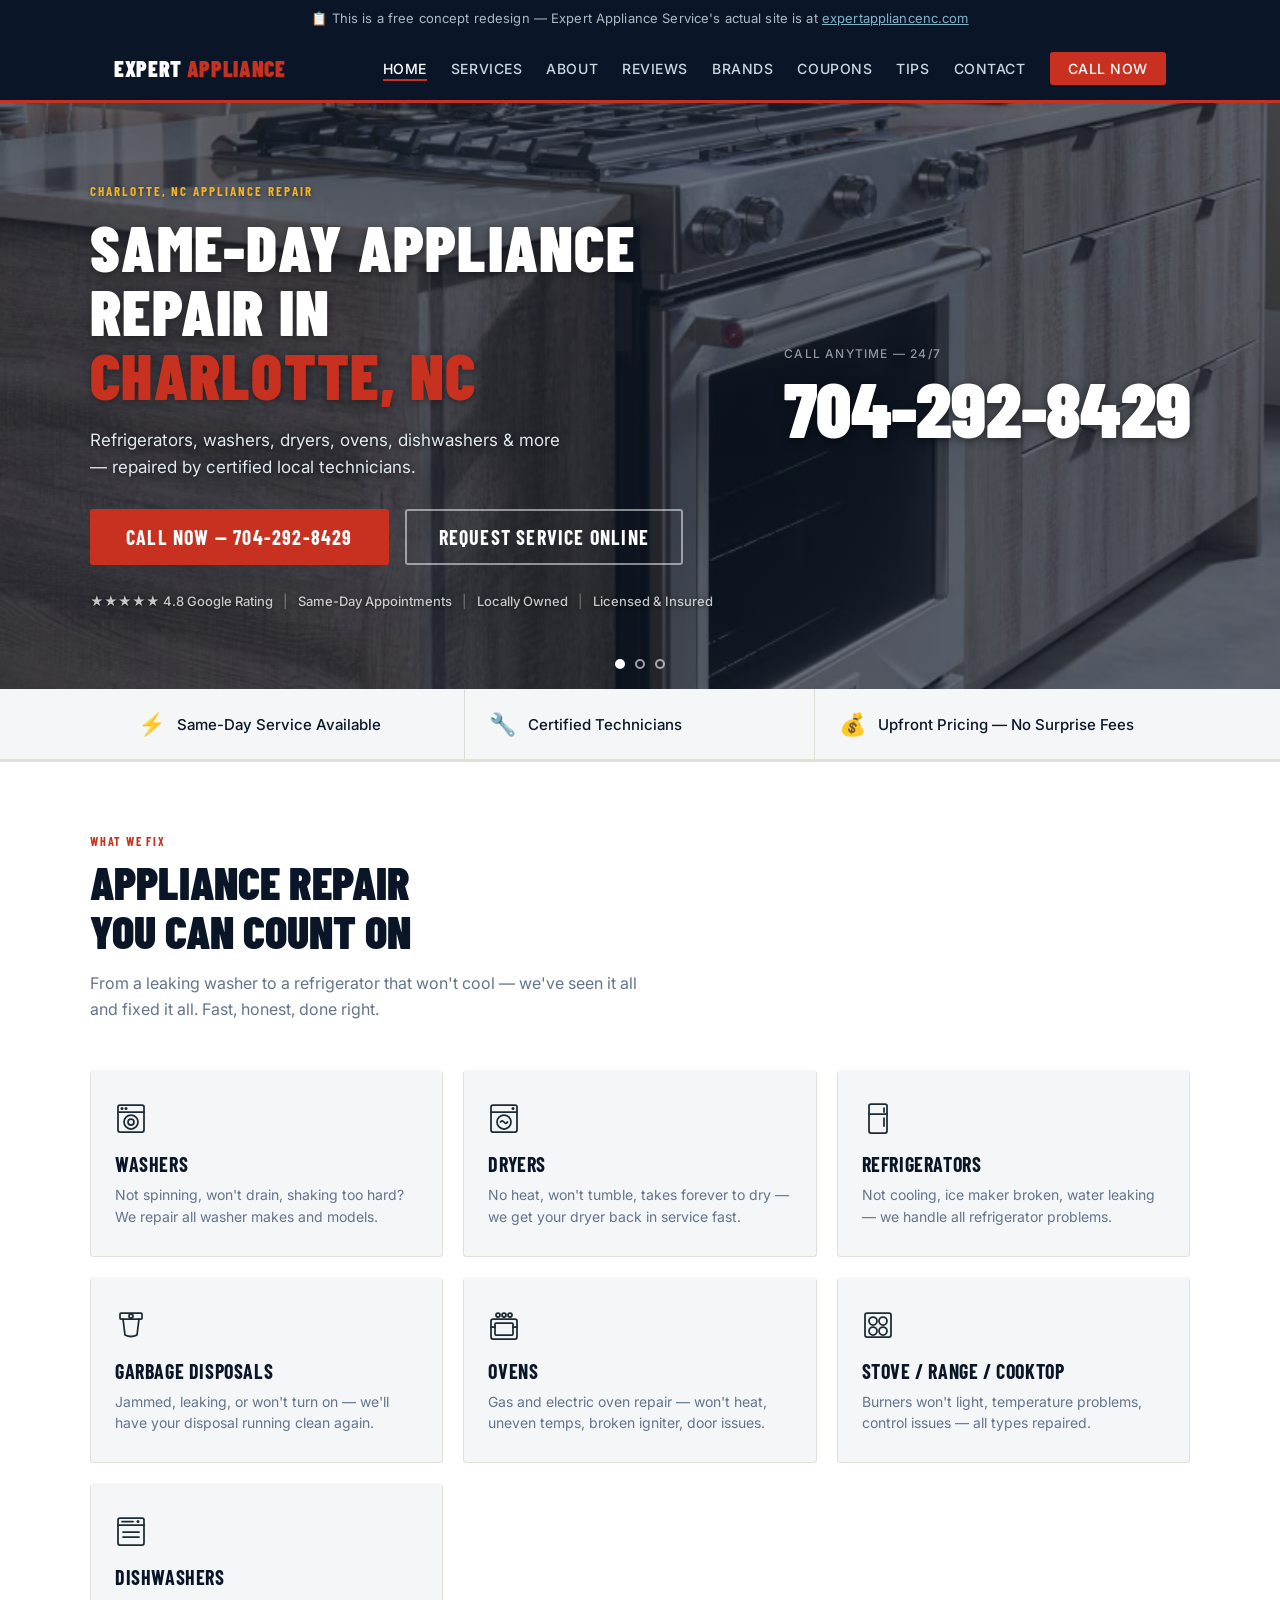
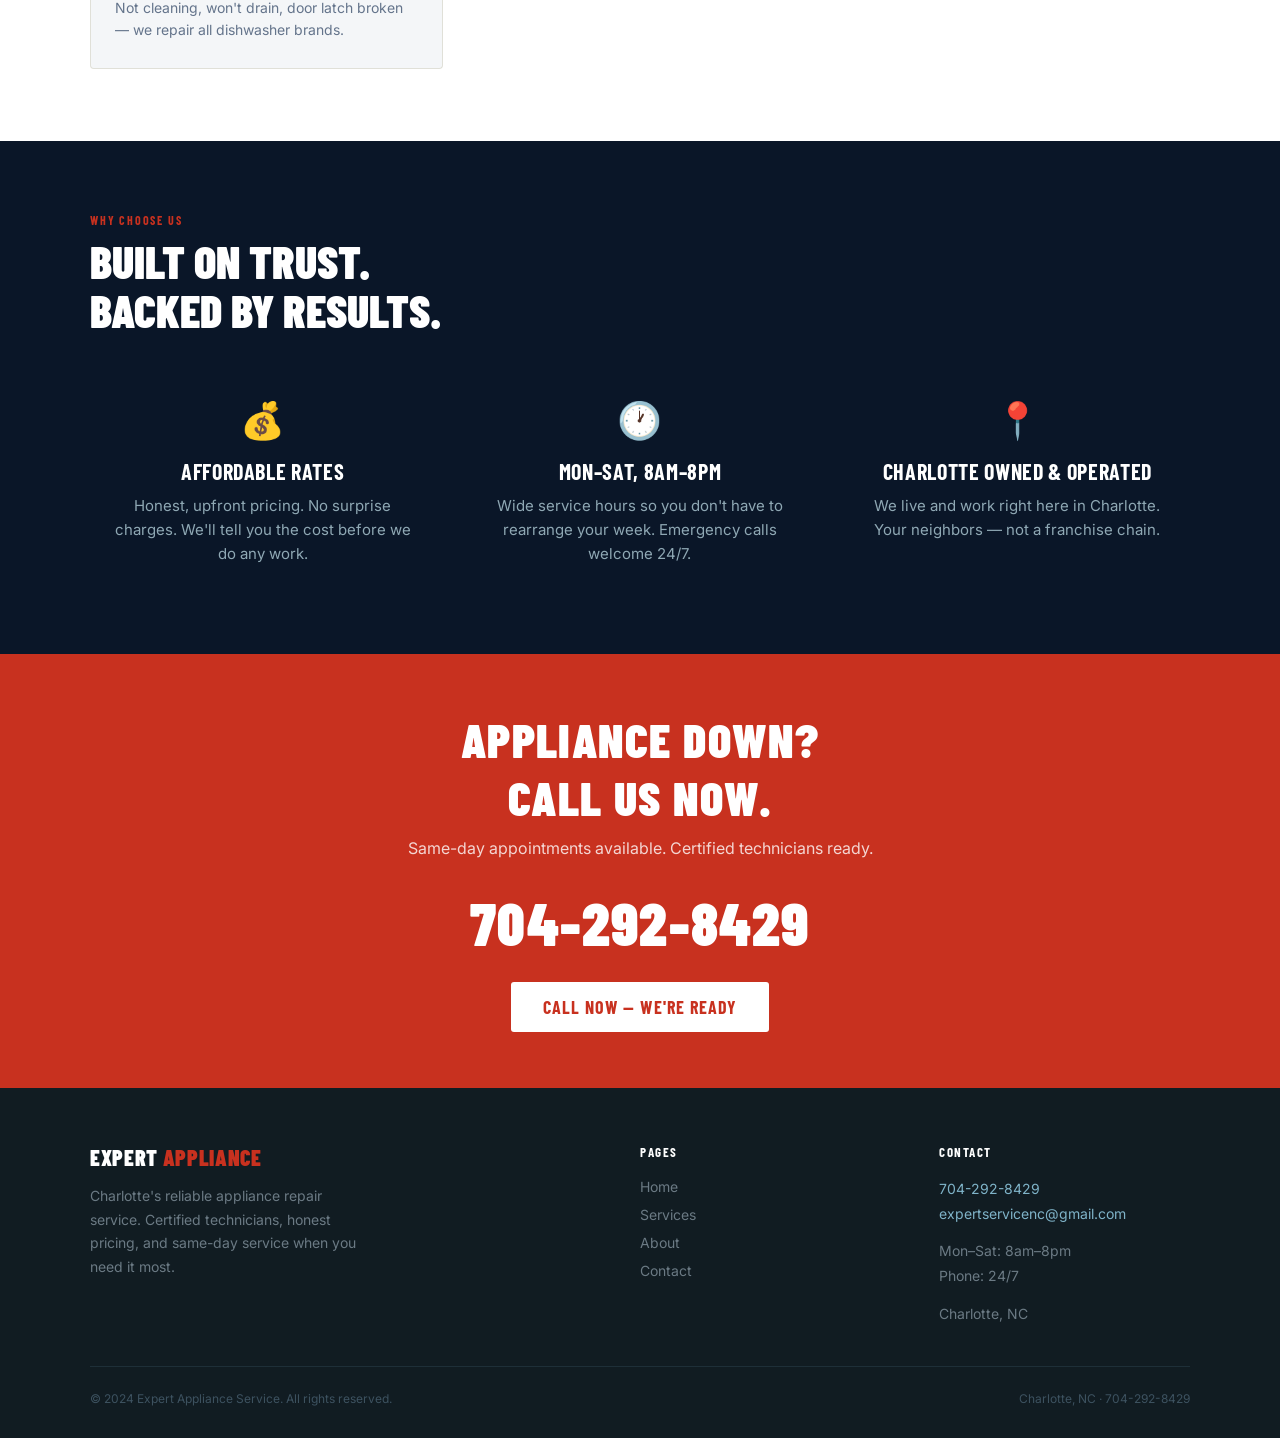
==== commit cce9f855: "feat: clean slider images, updated headline, secondary CTA, hero trust row, upfront pricing trust ba" ====
--- a/index.html
+++ b/index.html
@@ -52,19 +52,30 @@
   <section class="hero">
     <!-- Slider backgrounds -->
     <div class="hero-slides">
-      <div class="hero-slide active" style="background-image: url('images/slider_1-d0cf9f1b36.jpg');"></div>
-      <div class="hero-slide" style="background-image: url('images/slider_2-d932d34fc2.jpg');"></div>
-      <div class="hero-slide" style="background-image: url('images/slider_3-5731d96eb2.jpg');"></div>
-      <div class="hero-slide" style="background-image: url('images/slider_4-3d6110f388.jpg');"></div>
+      <div class="hero-slide active" style="background-image: url('images/Range-image.avif');"></div>
+      <div class="hero-slide" style="background-image: url('images/laundry.webp');"></div>
+      <div class="hero-slide" style="background-image: url('images/range knobs.jpg');"></div>
     </div>
     <div class="hero-overlay"></div>
 
     <div class="hero-inner">
       <div class="hero-content">
         <p class="hero-eyebrow">Charlotte, NC Appliance Repair</p>
-        <h1>Charlotte's<br>Appliance Repair<br><span>Experts</span></h1>
-        <p class="hero-sub">Same-day service available. Certified technicians. We fix washers, dryers, refrigerators, ovens, dishwashers, and more — all major brands.</p>
-        <a href="tel:7042928429" class="btn-primary">Call Now — 704-292-8429</a>
+        <h1>Same-Day Appliance<br>Repair in<br><span>Charlotte, NC</span></h1>
+        <p class="hero-sub">Refrigerators, washers, dryers, ovens, dishwashers &amp; more — repaired by certified local technicians.</p>
+        <div class="hero-ctas">
+          <a href="tel:7042928429" class="btn-primary">Call Now — 704-292-8429</a>
+          <a href="contact.html" class="btn-secondary">Request Service Online</a>
+        </div>
+        <div class="hero-trust-row">
+          <span>★★★★★ 4.8 Google Rating</span>
+          <span class="trust-divider">|</span>
+          <span>Same-Day Appointments</span>
+          <span class="trust-divider">|</span>
+          <span>Locally Owned</span>
+          <span class="trust-divider">|</span>
+          <span>Licensed &amp; Insured</span>
+        </div>
       </div>
       <div class="hero-phone-wrap">
         <p class="hero-phone-label">Call Anytime — 24/7</p>
@@ -77,7 +88,6 @@
       <button class="hero-dot active" data-index="0" aria-label="Slide 1"></button>
       <button class="hero-dot" data-index="1" aria-label="Slide 2"></button>
       <button class="hero-dot" data-index="2" aria-label="Slide 3"></button>
-      <button class="hero-dot" data-index="3" aria-label="Slide 4"></button>
     </div>
   </section>
 
@@ -85,7 +95,7 @@
     <div class="trust-inner">
       <div class="trust-item"><span class="icon">⚡</span> Same-Day Service Available</div>
       <div class="trust-item"><span class="icon">🔧</span> Certified Technicians</div>
-      <div class="trust-item"><span class="icon">💳</span> All Major Cards Accepted</div>
+      <div class="trust-item"><span class="icon">💰</span> Upfront Pricing — No Surprise Fees</div>
     </div>
   </div>
 
--- a/css/styles.css
+++ b/css/styles.css
@@ -6,6 +6,7 @@
   --charcoal-light: #112038;
   --red: #c8311f;
   --red-dark: #a82718;
+  --gold: #f0b429;
   --offwhite: #f4f6f8;
   --text: #1a2332;
   --muted: #64748b;
@@ -167,6 +168,27 @@
 }
 .btn-primary:hover { background: var(--red-dark); transform: translateY(-1px); }
 
+.btn-secondary {
+  display: inline-block;
+  background: transparent;
+  color: #fff;
+  font-family: 'Barlow Condensed', sans-serif;
+  font-weight: 700;
+  font-size: 20px;
+  letter-spacing: 0.06em;
+  text-transform: uppercase;
+  padding: 14px 32px;
+  text-decoration: none;
+  border-radius: 3px;
+  border: 2px solid rgba(255,255,255,0.5);
+  transition: border-color 0.15s, background 0.15s, transform 0.1s;
+}
+.btn-secondary:hover {
+  border-color: #fff;
+  background: rgba(255,255,255,0.08);
+  transform: translateY(-1px);
+}
+
 .btn-white {
   display: inline-block;
   background: #fff;
@@ -182,6 +204,30 @@
   transition: background 0.15s, transform 0.1s;
 }
 .btn-white:hover { background: var(--offwhite); transform: translateY(-1px); }
+
+/* ── HERO CTA GROUP ── */
+.hero-ctas {
+  display: flex;
+  gap: 16px;
+  flex-wrap: wrap;
+  margin-bottom: 28px;
+}
+
+/* ── HERO TRUST ROW ── */
+.hero-trust-row {
+  display: flex;
+  align-items: center;
+  flex-wrap: wrap;
+  gap: 8px 0;
+  font-size: 13px;
+  font-weight: 500;
+  color: rgba(255,255,255,0.75);
+  text-shadow: 0 1px 4px rgba(0,0,0,0.6);
+}
+.hero-trust-row .trust-divider {
+  margin: 0 10px;
+  opacity: 0.4;
+}
 
 /* ── CTA STRIP ── */
 .cta-strip {
@@ -330,8 +376,9 @@
   font-size: 13px;
   letter-spacing: 0.15em;
   text-transform: uppercase;
-  color: var(--red);
+  color: var(--gold);
   margin-bottom: 16px;
+  text-shadow: 0 1px 4px rgba(0,0,0,0.5);
 }
 .hero h1 {
   font-family: 'Barlow Condensed', sans-serif;
@@ -342,14 +389,16 @@
   text-transform: uppercase;
   letter-spacing: 0.02em;
   margin-bottom: 20px;
+  text-shadow: 0 2px 8px rgba(0,0,0,0.4);
 }
 .hero h1 span { color: var(--red); }
 .hero-sub {
   font-size: 17px;
-  color: #aabbc4;
+  color: #e0e8f0;
   line-height: 1.6;
-  margin-bottom: 36px;
+  margin-bottom: 28px;
   max-width: 480px;
+  text-shadow: 0 1px 6px rgba(0,0,0,0.7);
 }
 .hero-phone {
   font-family: 'Barlow Condensed', sans-serif;
@@ -362,13 +411,14 @@
   letter-spacing: -0.01em;
   display: block;
   transition: color 0.15s;
+  text-shadow: 0 2px 10px rgba(0,0,0,0.5);
 }
 .hero-phone:hover { color: rgba(255,255,255,0.85); }
 .hero-phone-label {
   font-family: 'Inter', sans-serif;
   font-size: 12px;
   font-weight: 500;
-  color: #6b7a84;
+  color: rgba(255,255,255,0.55);
   letter-spacing: 0.1em;
   text-transform: uppercase;
   margin-bottom: 8px;
@@ -874,41 +924,36 @@
    RESPONSIVE
 ───────────────────────────────────────── */
 @media (max-width: 768px) {
-  /* Nav */
   .nav-links { display: none; }
   .hamburger { display: flex; }
 
-  /* Index hero */
   .hero-inner { flex-direction: column; gap: 32px; }
   .hero-phone-wrap { order: -1; text-align: center; }
   .hero-phone { font-size: 64px; white-space: nowrap; }
-
-  /* Trust bar */
+  .hero-ctas { flex-direction: column; }
+  .hero-trust-row { font-size: 12px; }
+  .hero-trust-row .trust-divider { display: none; }
+
   .trust-inner { grid-template-columns: 1fr; }
   .trust-item { border-right: none; border-bottom: 1px solid #deded4; }
   .trust-item:last-child { border-bottom: none; }
 
-  /* Why us */
   .why-grid { grid-template-columns: 1fr; }
 
-  /* Services page */
   .service-block { grid-template-columns: 1fr; }
   .service-block-left { position: static; }
   .symptom-list { grid-template-columns: 1fr; }
 
-  /* About page */
   .about-lead { grid-template-columns: 1fr; gap: 40px; }
   .values-grid { grid-template-columns: 1fr; }
   .trust-grid { grid-template-columns: 1fr; }
 
-  /* Contact page */
   .hours-inner { grid-template-columns: 1fr; }
   .hours-item { border-right: none; border-bottom: 1px solid #deded4; padding: 16px 24px; }
   .hours-item:last-child { border-bottom: none; }
   .contact-inner { grid-template-columns: 1fr; gap: 40px; }
   .form-row { grid-template-columns: 1fr; }
 
-  /* Footer */
   .footer-grid { grid-template-columns: 1fr; gap: 32px; }
   .footer-bottom { flex-direction: column; gap: 8px; text-align: center; }
 
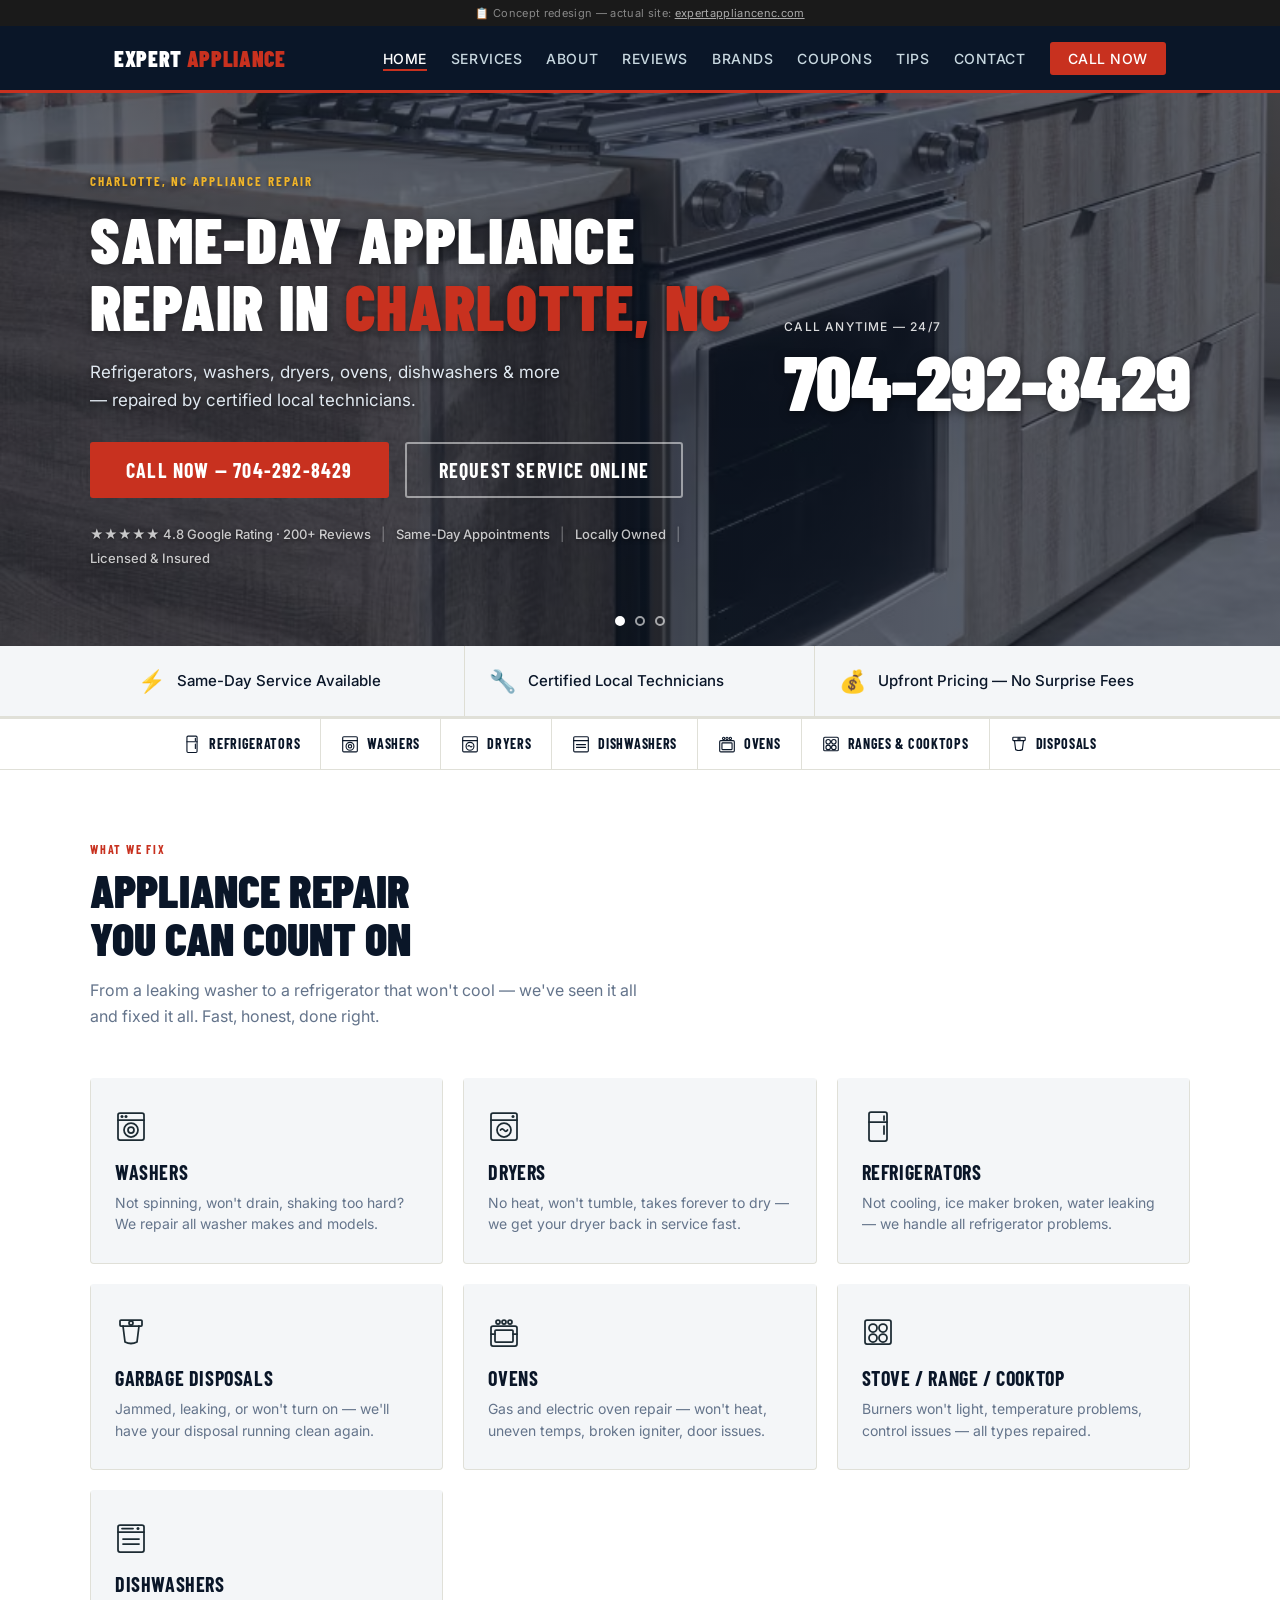
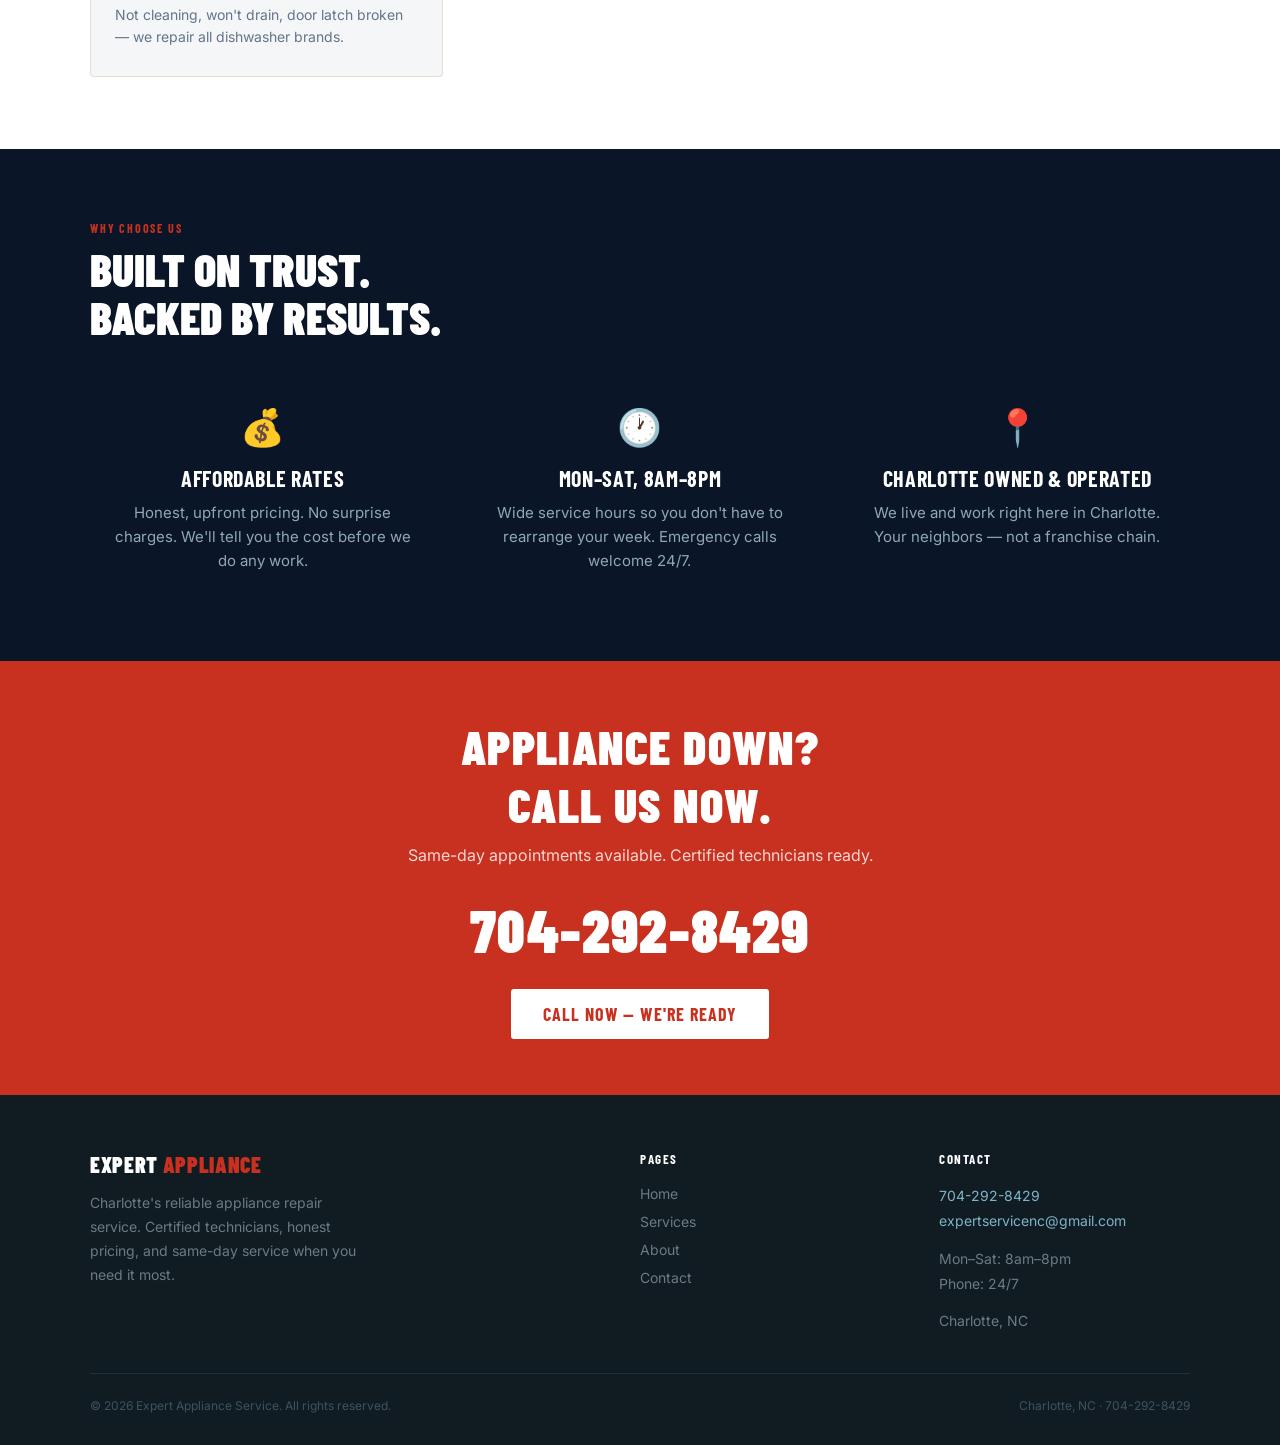
==== commit 0155b721: "feat: single-line headline, appliance quick-list strip, 200+ reviews, local techs, minimal concept b" ====
--- a/index.html
+++ b/index.html
@@ -9,11 +9,49 @@
   <link rel="preconnect" href="https://fonts.gstatic.com" crossorigin>
   <link href="https://fonts.googleapis.com/css2?family=Barlow+Condensed:wght@700;900&family=Inter:wght@400;500&display=swap" rel="stylesheet">
   <link rel="stylesheet" href="css/styles.css">
+  <style>
+    /* Appliance quick-list strip */
+    .appliance-strip {
+      background: #fff;
+      border-bottom: 1px solid #e0e0d8;
+      padding: 0 24px;
+    }
+    .appliance-strip-inner {
+      max-width: 1100px;
+      margin: 0 auto;
+      display: flex;
+      align-items: center;
+      justify-content: center;
+      flex-wrap: wrap;
+      gap: 0;
+    }
+    .appliance-item {
+      display: flex;
+      align-items: center;
+      gap: 8px;
+      padding: 16px 20px;
+      font-family: 'Barlow Condensed', sans-serif;
+      font-weight: 700;
+      font-size: 14px;
+      letter-spacing: 0.05em;
+      text-transform: uppercase;
+      color: var(--charcoal);
+      text-decoration: none;
+      border-right: 1px solid #e0e0d8;
+      transition: color 0.15s;
+    }
+    .appliance-item:last-child { border-right: none; }
+    .appliance-item:hover { color: var(--red); }
+    .appliance-item svg { flex-shrink: 0; }
+    @media (max-width: 768px) {
+      .appliance-item { font-size: 12px; padding: 12px 12px; }
+    }
+  </style>
 </head>
 <body>
 
   <div class="concept-banner">
-    📋 This is a free concept redesign — Expert Appliance Service's actual site is at <a href="https://expertappliancenc.com" target="_blank" rel="noopener">expertappliancenc.com</a>
+    📋 Concept redesign — actual site: <a href="https://expertappliancenc.com" target="_blank" rel="noopener">expertappliancenc.com</a>
   </div>
 
   <nav>
@@ -50,7 +88,6 @@
   </nav>
 
   <section class="hero">
-    <!-- Slider backgrounds -->
     <div class="hero-slides">
       <div class="hero-slide active" style="background-image: url('images/Range-image.avif');"></div>
       <div class="hero-slide" style="background-image: url('images/laundry.webp');"></div>
@@ -61,14 +98,14 @@
     <div class="hero-inner">
       <div class="hero-content">
         <p class="hero-eyebrow">Charlotte, NC Appliance Repair</p>
-        <h1>Same-Day Appliance<br>Repair in<br><span>Charlotte, NC</span></h1>
+        <h1>Same-Day Appliance Repair in <span>Charlotte, NC</span></h1>
         <p class="hero-sub">Refrigerators, washers, dryers, ovens, dishwashers &amp; more — repaired by certified local technicians.</p>
         <div class="hero-ctas">
           <a href="tel:7042928429" class="btn-primary">Call Now — 704-292-8429</a>
           <a href="contact.html" class="btn-secondary">Request Service Online</a>
         </div>
         <div class="hero-trust-row">
-          <span>★★★★★ 4.8 Google Rating</span>
+          <span>★★★★★ 4.8 Google Rating · 200+ Reviews</span>
           <span class="trust-divider">|</span>
           <span>Same-Day Appointments</span>
           <span class="trust-divider">|</span>
@@ -83,7 +120,6 @@
       </div>
     </div>
 
-    <!-- Dot indicators -->
     <div class="hero-dots">
       <button class="hero-dot active" data-index="0" aria-label="Slide 1"></button>
       <button class="hero-dot" data-index="1" aria-label="Slide 2"></button>
@@ -94,8 +130,42 @@
   <div class="trust-bar">
     <div class="trust-inner">
       <div class="trust-item"><span class="icon">⚡</span> Same-Day Service Available</div>
-      <div class="trust-item"><span class="icon">🔧</span> Certified Technicians</div>
+      <div class="trust-item"><span class="icon">🔧</span> Certified Local Technicians</div>
       <div class="trust-item"><span class="icon">💰</span> Upfront Pricing — No Surprise Fees</div>
+    </div>
+  </div>
+
+  <!-- Appliance quick-list -->
+  <div class="appliance-strip">
+    <div class="appliance-strip-inner">
+      <a href="services.html" class="appliance-item">
+        <svg width="18" height="18" viewBox="0 0 32 32" fill="none" stroke="currentColor" stroke-width="2" stroke-linecap="round" stroke-linejoin="round"><rect x="7" y="2" width="18" height="29" rx="2"/><line x1="7" y1="12" x2="25" y2="12"/><line x1="22" y1="6" x2="22" y2="10"/><line x1="22" y1="16" x2="22" y2="24"/></svg>
+        Refrigerators
+      </a>
+      <a href="services.html" class="appliance-item">
+        <svg width="18" height="18" viewBox="0 0 32 32" fill="none" stroke="currentColor" stroke-width="2" stroke-linecap="round" stroke-linejoin="round"><rect x="3" y="3" width="26" height="27" rx="2"/><line x1="3" y1="10" x2="29" y2="10"/><circle cx="16" cy="20" r="7"/><circle cx="16" cy="20" r="3"/></svg>
+        Washers
+      </a>
+      <a href="services.html" class="appliance-item">
+        <svg width="18" height="18" viewBox="0 0 32 32" fill="none" stroke="currentColor" stroke-width="2" stroke-linecap="round" stroke-linejoin="round"><rect x="3" y="3" width="26" height="27" rx="2"/><line x1="3" y1="10" x2="29" y2="10"/><circle cx="16" cy="20" r="7"/><path d="M12.5 20 Q14 17.5 16 20 Q18 22.5 19.5 20"/></svg>
+        Dryers
+      </a>
+      <a href="services.html" class="appliance-item">
+        <svg width="18" height="18" viewBox="0 0 32 32" fill="none" stroke="currentColor" stroke-width="2" stroke-linecap="round" stroke-linejoin="round"><rect x="3" y="3" width="26" height="27" rx="2"/><line x1="3" y1="10" x2="29" y2="10"/><line x1="8" y1="17" x2="24" y2="17"/><line x1="8" y1="22" x2="24" y2="22"/></svg>
+        Dishwashers
+      </a>
+      <a href="services.html" class="appliance-item">
+        <svg width="18" height="18" viewBox="0 0 32 32" fill="none" stroke="currentColor" stroke-width="2" stroke-linecap="round" stroke-linejoin="round"><circle cx="10" cy="6" r="2"/><circle cx="16" cy="6" r="2"/><circle cx="22" cy="6" r="2"/><rect x="3" y="10" width="26" height="20" rx="2"/><rect x="7" y="14" width="18" height="12" rx="1"/></svg>
+        Ovens
+      </a>
+      <a href="services.html" class="appliance-item">
+        <svg width="18" height="18" viewBox="0 0 32 32" fill="none" stroke="currentColor" stroke-width="2" stroke-linecap="round" stroke-linejoin="round"><rect x="3" y="4" width="26" height="24" rx="2"/><circle cx="11" cy="12" r="4"/><circle cx="21" cy="12" r="4"/><circle cx="11" cy="22" r="4"/><circle cx="21" cy="22" r="4"/></svg>
+        Ranges &amp; Cooktops
+      </a>
+      <a href="services.html" class="appliance-item">
+        <svg width="18" height="18" viewBox="0 0 32 32" fill="none" stroke="currentColor" stroke-width="2" stroke-linecap="round" stroke-linejoin="round"><rect x="5" y="4" width="22" height="6" rx="1"/><path d="M8 10 L10 26 Q16 29 22 26 L24 10"/><circle cx="16" cy="7" r="2"/></svg>
+        Disposals
+      </a>
     </div>
   </div>
 
@@ -201,7 +271,7 @@
       </div>
       <hr class="footer-divider">
       <div class="footer-bottom">
-        <span>© 2024 Expert Appliance Service. All rights reserved.</span>
+        <span>© 2026 Expert Appliance Service. All rights reserved.</span>
         <span>Charlotte, NC · <a href="tel:7042928429">704-292-8429</a></span>
       </div>
     </div>
@@ -209,7 +279,6 @@
 
   <script src="main.js"></script>
   <script>
-    // Hero slider
     const slides = document.querySelectorAll('.hero-slide');
     const dots = document.querySelectorAll('.hero-dot');
     let current = 0;
--- a/css/styles.css
+++ b/css/styles.css
@@ -23,14 +23,14 @@
 
 /* ── CONCEPT BANNER ── */
 .concept-banner {
-  background: var(--charcoal);
-  color: #aabbc4;
+  background: #1a1a1a;
+  color: #888;
   text-align: center;
-  padding: 10px 20px;
-  font-size: 13px;
-  letter-spacing: 0.01em;
-}
-.concept-banner a { color: #7fb3c8; text-decoration: underline; }
+  padding: 6px 20px;
+  font-size: 11px;
+  letter-spacing: 0.03em;
+}
+.concept-banner a { color: #aaa; text-decoration: underline; }
 
 /* ── NAV ── */
 nav {
@@ -298,7 +298,7 @@
 }
 .footer-bottom a { color: #3d5260; text-decoration: none; }
 
-/* ── PAGE HERO (services, about, contact) ── */
+/* ── PAGE HERO (services, about, contact etc.) ── */
 .page-hero {
   background: var(--charcoal);
   padding: 64px 24px 56px;
@@ -310,7 +310,8 @@
   font-size: 13px;
   letter-spacing: 0.15em;
   text-transform: uppercase;
-  color: var(--red);
+  color: var(--gold);
+  text-shadow: 0 1px 4px rgba(0,0,0,0.5);
   margin-bottom: 14px;
 }
 .page-hero h1 {
@@ -322,13 +323,15 @@
   letter-spacing: 0.02em;
   line-height: 1.0;
   margin-bottom: 16px;
+  text-shadow: 0 2px 8px rgba(0,0,0,0.4);
 }
 .page-hero p {
   font-size: 17px;
-  color: #aabbc4;
+  color: #e0e8f0;
   max-width: 560px;
   margin: 0 auto 28px;
   line-height: 1.6;
+  text-shadow: 0 1px 6px rgba(0,0,0,0.5);
 }
 
 /* ─────────────────────────────────────────
@@ -384,7 +387,7 @@
   font-family: 'Barlow Condensed', sans-serif;
   font-weight: 900;
   font-size: clamp(40px, 5vw, 64px);
-  line-height: 1.0;
+  line-height: 1.05;
   color: #fff;
   text-transform: uppercase;
   letter-spacing: 0.02em;
@@ -418,7 +421,7 @@
   font-family: 'Inter', sans-serif;
   font-size: 12px;
   font-weight: 500;
-  color: rgba(255,255,255,0.55);
+  color: rgba(255,255,255,0.85);
   letter-spacing: 0.1em;
   text-transform: uppercase;
   margin-bottom: 8px;
@@ -504,11 +507,7 @@
 .service-card p { font-size: 14px; color: var(--muted); line-height: 1.55; }
 
 .why-us { background: var(--charcoal); }
-.why-grid {
-  display: grid;
-  grid-template-columns: repeat(3, 1fr);
-  gap: 32px;
-}
+.why-grid { display: grid; grid-template-columns: repeat(3, 1fr); gap: 32px; }
 .why-item { text-align: center; padding: 16px; }
 .why-item .why-icon { font-size: 36px; margin-bottom: 16px; }
 .why-item h3 {
@@ -565,12 +564,7 @@
   transition: background 0.15s;
 }
 .service-block-left .call-link:hover { background: var(--red-dark); }
-.service-block-right p {
-  font-size: 16px;
-  line-height: 1.75;
-  color: #444;
-  margin-bottom: 20px;
-}
+.service-block-right p { font-size: 16px; line-height: 1.75; color: #444; margin-bottom: 20px; }
 .service-block-right h3 {
   font-family: 'Barlow Condensed', sans-serif;
   font-weight: 700;
@@ -581,342 +575,84 @@
   margin-bottom: 12px;
   margin-top: 24px;
 }
-.symptom-list {
-  list-style: none;
-  display: grid;
-  grid-template-columns: repeat(2, 1fr);
-  gap: 8px 24px;
-}
-.symptom-list li {
-  font-size: 14px;
-  color: #555;
-  padding-left: 20px;
-  position: relative;
-  line-height: 1.5;
-}
-.symptom-list li::before {
-  content: '→';
-  position: absolute;
-  left: 0;
-  color: var(--red);
-  font-size: 12px;
-}
+.symptom-list { list-style: none; display: grid; grid-template-columns: repeat(2, 1fr); gap: 8px 24px; }
+.symptom-list li { font-size: 14px; color: #555; padding-left: 20px; position: relative; line-height: 1.5; }
+.symptom-list li::before { content: '→'; position: absolute; left: 0; color: var(--red); font-size: 12px; }
 
 /* ─────────────────────────────────────────
    ABOUT PAGE
 ───────────────────────────────────────── */
 .about-section { padding: 80px 24px; }
 .about-inner { max-width: 1100px; margin: 0 auto; }
-
-.about-lead {
-  display: grid;
-  grid-template-columns: 1fr 1fr;
-  gap: 64px;
-  align-items: start;
-  margin-bottom: 72px;
-}
-.about-lead-text h2 {
-  font-family: 'Barlow Condensed', sans-serif;
-  font-weight: 900;
-  font-size: clamp(28px, 3.5vw, 44px);
-  text-transform: uppercase;
-  color: var(--charcoal);
-  line-height: 1.05;
-  margin-bottom: 24px;
-}
-.about-lead-text p {
-  font-size: 16px;
-  line-height: 1.8;
-  color: #444;
-  margin-bottom: 18px;
-}
+.about-lead { display: grid; grid-template-columns: 1fr 1fr; gap: 64px; align-items: start; margin-bottom: 72px; }
+.about-lead-text h2 { font-family: 'Barlow Condensed', sans-serif; font-weight: 900; font-size: clamp(28px, 3.5vw, 44px); text-transform: uppercase; color: var(--charcoal); line-height: 1.05; margin-bottom: 24px; }
+.about-lead-text p { font-size: 16px; line-height: 1.8; color: #444; margin-bottom: 18px; }
 .about-stats { display: flex; flex-direction: column; gap: 20px; }
-.stat-card {
-  background: var(--offwhite);
-  border-left: 4px solid var(--red);
-  padding: 24px 28px;
-  border-radius: 0 4px 4px 0;
-}
-.stat-card .stat-num {
-  font-family: 'Barlow Condensed', sans-serif;
-  font-weight: 900;
-  font-size: 48px;
-  color: var(--charcoal);
-  line-height: 1;
-  margin-bottom: 4px;
-}
-.stat-card .stat-label {
-  font-size: 14px;
-  font-weight: 500;
-  color: var(--muted);
-  text-transform: uppercase;
-  letter-spacing: 0.05em;
-}
+.stat-card { background: var(--offwhite); border-left: 4px solid var(--red); padding: 24px 28px; border-radius: 0 4px 4px 0; }
+.stat-card .stat-num { font-family: 'Barlow Condensed', sans-serif; font-weight: 900; font-size: 48px; color: var(--charcoal); line-height: 1; margin-bottom: 4px; }
+.stat-card .stat-label { font-size: 14px; font-weight: 500; color: var(--muted); text-transform: uppercase; letter-spacing: 0.05em; }
 
 .values-section { background: var(--offwhite); padding: 72px 24px; }
 .values-inner { max-width: 1100px; margin: 0 auto; }
-.values-inner h2 {
-  font-family: 'Barlow Condensed', sans-serif;
-  font-weight: 900;
-  font-size: clamp(28px, 3.5vw, 44px);
-  text-transform: uppercase;
-  color: var(--charcoal);
-  margin-bottom: 48px;
-}
+.values-inner h2 { font-family: 'Barlow Condensed', sans-serif; font-weight: 900; font-size: clamp(28px, 3.5vw, 44px); text-transform: uppercase; color: var(--charcoal); margin-bottom: 48px; }
 .values-grid { display: grid; grid-template-columns: repeat(3, 1fr); gap: 24px; }
 .value-card { background: #fff; border: 1px solid #e0e0d8; padding: 32px 28px; border-radius: 4px; }
 .value-card .v-icon { font-size: 32px; margin-bottom: 16px; }
-.value-card h3 {
-  font-family: 'Barlow Condensed', sans-serif;
-  font-weight: 700;
-  font-size: 20px;
-  text-transform: uppercase;
-  color: var(--charcoal);
-  letter-spacing: 0.03em;
-  margin-bottom: 10px;
-}
+.value-card h3 { font-family: 'Barlow Condensed', sans-serif; font-weight: 700; font-size: 20px; text-transform: uppercase; color: var(--charcoal); letter-spacing: 0.03em; margin-bottom: 10px; }
 .value-card p { font-size: 14px; color: var(--muted); line-height: 1.65; }
 
 .trust-section { padding: 72px 24px; background: var(--charcoal); }
 .trust-section .trust-inner { max-width: 1100px; margin: 0 auto; }
-.trust-section h2 {
-  font-family: 'Barlow Condensed', sans-serif;
-  font-weight: 900;
-  font-size: clamp(28px, 3.5vw, 44px);
-  text-transform: uppercase;
-  color: #fff;
-  margin-bottom: 48px;
-}
+.trust-section h2 { font-family: 'Barlow Condensed', sans-serif; font-weight: 900; font-size: clamp(28px, 3.5vw, 44px); text-transform: uppercase; color: #fff; margin-bottom: 48px; }
 .trust-grid { display: grid; grid-template-columns: repeat(2, 1fr); gap: 20px; }
-.trust-card {
-  background: var(--charcoal-light);
-  border: 1px solid #2e404c;
-  padding: 28px;
-  border-radius: 4px;
-  display: flex;
-  gap: 20px;
-  align-items: flex-start;
-}
+.trust-card { background: var(--charcoal-light); border: 1px solid #2e404c; padding: 28px; border-radius: 4px; display: flex; gap: 20px; align-items: flex-start; }
 .trust-card .t-icon { font-size: 28px; flex-shrink: 0; }
-.trust-card h3 {
-  font-family: 'Barlow Condensed', sans-serif;
-  font-weight: 700;
-  font-size: 18px;
-  text-transform: uppercase;
-  color: #fff;
-  letter-spacing: 0.03em;
-  margin-bottom: 6px;
-}
+.trust-card h3 { font-family: 'Barlow Condensed', sans-serif; font-weight: 700; font-size: 18px; text-transform: uppercase; color: #fff; letter-spacing: 0.03em; margin-bottom: 6px; }
 .trust-card p { font-size: 14px; color: #8fa8b4; line-height: 1.6; }
 
 /* ─────────────────────────────────────────
    CONTACT PAGE
 ───────────────────────────────────────── */
-.phone-hero {
-  background: var(--charcoal);
-  padding: 72px 24px 64px;
-  text-align: center;
-}
-.phone-hero .eyebrow {
-  font-family: 'Barlow Condensed', sans-serif;
-  font-weight: 700;
-  font-size: 13px;
-  letter-spacing: 0.15em;
-  text-transform: uppercase;
-  color: var(--red);
-  margin-bottom: 14px;
-}
-.phone-hero h1 {
-  font-family: 'Barlow Condensed', sans-serif;
-  font-weight: 900;
-  font-size: clamp(32px, 4vw, 52px);
-  text-transform: uppercase;
-  color: #fff;
-  letter-spacing: 0.02em;
-  line-height: 1.05;
-  margin-bottom: 32px;
-}
-.phone-hero .big-phone {
-  font-family: 'Barlow Condensed', sans-serif;
-  font-weight: 900;
-  font-size: clamp(52px, 10vw, 100px);
-  color: var(--red);
-  text-decoration: none;
-  letter-spacing: -0.01em;
-  line-height: 1;
-  display: inline-block;
-  margin-bottom: 24px;
-  transition: color 0.15s;
-}
+.phone-hero { background: var(--charcoal); padding: 72px 24px 64px; text-align: center; }
+.phone-hero .eyebrow { font-family: 'Barlow Condensed', sans-serif; font-weight: 700; font-size: 13px; letter-spacing: 0.15em; text-transform: uppercase; color: var(--gold); margin-bottom: 14px; }
+.phone-hero h1 { font-family: 'Barlow Condensed', sans-serif; font-weight: 900; font-size: clamp(32px, 4vw, 52px); text-transform: uppercase; color: #fff; letter-spacing: 0.02em; line-height: 1.05; margin-bottom: 32px; }
+.phone-hero .big-phone { font-family: 'Barlow Condensed', sans-serif; font-weight: 900; font-size: clamp(52px, 10vw, 100px); color: var(--red); text-decoration: none; letter-spacing: -0.01em; line-height: 1; display: inline-block; margin-bottom: 24px; transition: color 0.15s; }
 .phone-hero .big-phone:hover { color: var(--red-dark); }
 .phone-hero .sub { font-size: 16px; color: #8fa8b4; margin-bottom: 32px; }
 
-.hours-band {
-  background: var(--offwhite);
-  border-bottom: 3px solid #e0e0d8;
-  padding: 32px 24px;
-}
-.hours-inner {
-  max-width: 1100px;
-  margin: 0 auto;
-  display: grid;
-  grid-template-columns: repeat(3, 1fr);
-}
-.hours-item {
-  text-align: center;
-  padding: 12px 24px;
-  border-right: 1px solid #deded4;
-}
+.hours-band { background: var(--offwhite); border-bottom: 3px solid #e0e0d8; padding: 32px 24px; }
+.hours-inner { max-width: 1100px; margin: 0 auto; display: grid; grid-template-columns: repeat(3, 1fr); }
+.hours-item { text-align: center; padding: 12px 24px; border-right: 1px solid #deded4; }
 .hours-item:last-child { border-right: none; }
-.hours-item .h-label {
-  font-family: 'Barlow Condensed', sans-serif;
-  font-weight: 700;
-  font-size: 11px;
-  letter-spacing: 0.12em;
-  text-transform: uppercase;
-  color: var(--muted);
-  margin-bottom: 6px;
-}
-.hours-item .h-value {
-  font-family: 'Barlow Condensed', sans-serif;
-  font-weight: 700;
-  font-size: 22px;
-  color: var(--charcoal);
-  letter-spacing: 0.02em;
-}
+.hours-item .h-label { font-family: 'Barlow Condensed', sans-serif; font-weight: 700; font-size: 11px; letter-spacing: 0.12em; text-transform: uppercase; color: var(--muted); margin-bottom: 6px; }
+.hours-item .h-value { font-family: 'Barlow Condensed', sans-serif; font-weight: 700; font-size: 22px; color: var(--charcoal); letter-spacing: 0.02em; }
 
 .contact-body { padding: 72px 24px; }
-.contact-inner {
-  max-width: 1100px;
-  margin: 0 auto;
-  display: grid;
-  grid-template-columns: 1fr 1fr;
-  gap: 64px;
-  align-items: start;
-}
-.contact-info h2 {
-  font-family: 'Barlow Condensed', sans-serif;
-  font-weight: 900;
-  font-size: clamp(28px, 3vw, 40px);
-  text-transform: uppercase;
-  color: var(--charcoal);
-  margin-bottom: 24px;
-}
-.contact-info > p {
-  font-size: 15px;
-  line-height: 1.75;
-  color: #555;
-  margin-bottom: 32px;
-}
+.contact-inner { max-width: 1100px; margin: 0 auto; display: grid; grid-template-columns: 1fr 1fr; gap: 64px; align-items: start; }
+.contact-info h2 { font-family: 'Barlow Condensed', sans-serif; font-weight: 900; font-size: clamp(28px, 3vw, 40px); text-transform: uppercase; color: var(--charcoal); margin-bottom: 24px; }
+.contact-info > p { font-size: 15px; line-height: 1.75; color: #555; margin-bottom: 32px; }
 .info-block { margin-bottom: 28px; }
-.info-block h3 {
-  font-family: 'Barlow Condensed', sans-serif;
-  font-weight: 700;
-  font-size: 13px;
-  letter-spacing: 0.1em;
-  text-transform: uppercase;
-  color: var(--muted);
-  margin-bottom: 8px;
-}
-.info-block a {
-  color: var(--charcoal);
-  text-decoration: none;
-  font-size: 20px;
-  font-family: 'Barlow Condensed', sans-serif;
-  font-weight: 700;
-  letter-spacing: 0.02em;
-  transition: color 0.15s;
-}
+.info-block h3 { font-family: 'Barlow Condensed', sans-serif; font-weight: 700; font-size: 13px; letter-spacing: 0.1em; text-transform: uppercase; color: var(--muted); margin-bottom: 8px; }
+.info-block a { color: var(--charcoal); text-decoration: none; font-size: 20px; font-family: 'Barlow Condensed', sans-serif; font-weight: 700; letter-spacing: 0.02em; transition: color 0.15s; }
 .info-block a:hover { color: var(--red); }
 .info-block p { font-size: 15px; color: #555; }
 
-.map-placeholder {
-  background: var(--offwhite);
-  border: 2px dashed #ccc;
-  border-radius: 6px;
-  padding: 48px 24px;
-  text-align: center;
-  margin-top: 28px;
-}
+.map-placeholder { background: var(--offwhite); border: 2px dashed #ccc; border-radius: 6px; padding: 48px 24px; text-align: center; margin-top: 28px; }
 .map-placeholder .map-icon { font-size: 40px; margin-bottom: 12px; }
-.map-placeholder h3 {
-  font-family: 'Barlow Condensed', sans-serif;
-  font-weight: 700;
-  font-size: 20px;
-  text-transform: uppercase;
-  color: var(--charcoal);
-  margin-bottom: 6px;
-}
+.map-placeholder h3 { font-family: 'Barlow Condensed', sans-serif; font-weight: 700; font-size: 20px; text-transform: uppercase; color: var(--charcoal); margin-bottom: 6px; }
 .map-placeholder p { font-size: 14px; color: var(--muted); }
 
-.contact-form-wrap h2 {
-  font-family: 'Barlow Condensed', sans-serif;
-  font-weight: 900;
-  font-size: clamp(28px, 3vw, 40px);
-  text-transform: uppercase;
-  color: var(--charcoal);
-  margin-bottom: 8px;
-}
-.form-note {
-  font-size: 13px;
-  color: var(--muted);
-  margin-bottom: 28px;
-  line-height: 1.5;
-}
+.contact-form-wrap h2 { font-family: 'Barlow Condensed', sans-serif; font-weight: 900; font-size: clamp(28px, 3vw, 40px); text-transform: uppercase; color: var(--charcoal); margin-bottom: 8px; }
+.form-note { font-size: 13px; color: var(--muted); margin-bottom: 28px; line-height: 1.5; }
 .form-note a { color: var(--red); text-decoration: none; font-weight: 500; }
 .form-group { margin-bottom: 20px; }
-.form-group label {
-  display: block;
-  font-size: 12px;
-  font-weight: 500;
-  letter-spacing: 0.08em;
-  text-transform: uppercase;
-  color: var(--charcoal);
-  margin-bottom: 6px;
-}
-.form-group input,
-.form-group select,
-.form-group textarea {
-  width: 100%;
-  padding: 12px 14px;
-  border: 2px solid #deded4;
-  border-radius: 3px;
-  font-family: 'Inter', sans-serif;
-  font-size: 15px;
-  color: var(--text);
-  background: #fff;
-  transition: border-color 0.15s;
-  outline: none;
-}
-.form-group input:focus,
-.form-group select:focus,
-.form-group textarea:focus { border-color: var(--charcoal); }
+.form-group label { display: block; font-size: 12px; font-weight: 500; letter-spacing: 0.08em; text-transform: uppercase; color: var(--charcoal); margin-bottom: 6px; }
+.form-group input, .form-group select, .form-group textarea { width: 100%; padding: 12px 14px; border: 2px solid #deded4; border-radius: 3px; font-family: 'Inter', sans-serif; font-size: 15px; color: var(--text); background: #fff; transition: border-color 0.15s; outline: none; }
+.form-group input:focus, .form-group select:focus, .form-group textarea:focus { border-color: var(--charcoal); }
 .form-group textarea { resize: vertical; min-height: 120px; }
-.form-group select {
-  appearance: none;
-  background-image: url("data:image/svg+xml,%3Csvg xmlns='http://www.w3.org/2000/svg' width='12' height='8' viewBox='0 0 12 8'%3E%3Cpath fill='%236b7a84' d='M6 8L0 0h12z'/%3E%3C/svg%3E");
-  background-repeat: no-repeat;
-  background-position: right 14px center;
-  cursor: pointer;
-}
+.form-group select { appearance: none; background-image: url("data:image/svg+xml,%3Csvg xmlns='http://www.w3.org/2000/svg' width='12' height='8' viewBox='0 0 12 8'%3E%3Cpath fill='%236b7a84' d='M6 8L0 0h12z'/%3E%3C/svg%3E"); background-repeat: no-repeat; background-position: right 14px center; cursor: pointer; }
 .form-row { display: grid; grid-template-columns: 1fr 1fr; gap: 16px; }
-.btn-submit {
-  display: block;
-  width: 100%;
-  background: var(--red);
-  color: #fff;
-  font-family: 'Barlow Condensed', sans-serif;
-  font-weight: 700;
-  font-size: 20px;
-  letter-spacing: 0.06em;
-  text-transform: uppercase;
-  padding: 16px 24px;
-  border: none;
-  border-radius: 3px;
-  cursor: pointer;
-  transition: background 0.15s, transform 0.1s;
-  margin-top: 8px;
-}
+.btn-submit { display: block; width: 100%; background: var(--red); color: #fff; font-family: 'Barlow Condensed', sans-serif; font-weight: 700; font-size: 20px; letter-spacing: 0.06em; text-transform: uppercase; padding: 16px 24px; border: none; border-radius: 3px; cursor: pointer; transition: background 0.15s, transform 0.1s; margin-top: 8px; }
 .btn-submit:hover { background: var(--red-dark); transform: translateY(-1px); }
 .form-disclaimer { font-size: 12px; color: var(--muted); text-align: center; margin-top: 10px; line-height: 1.5; }
 
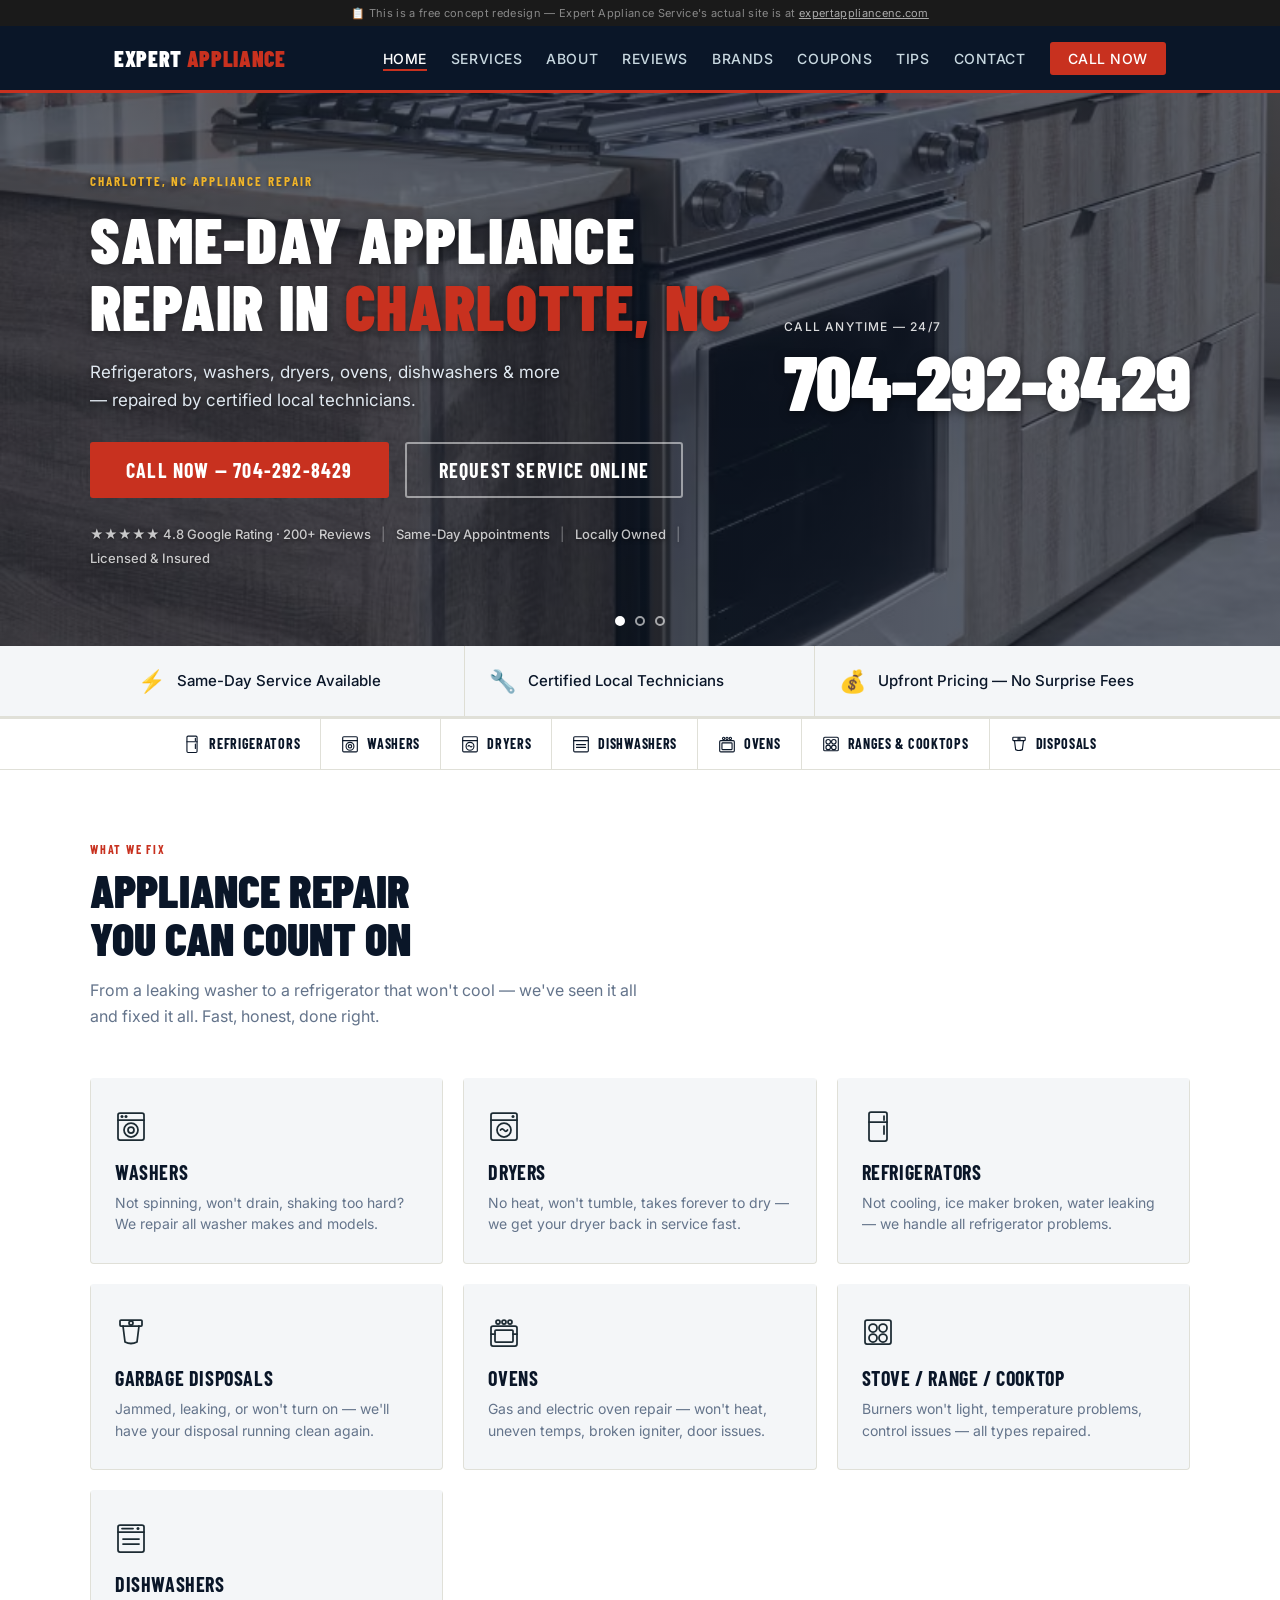
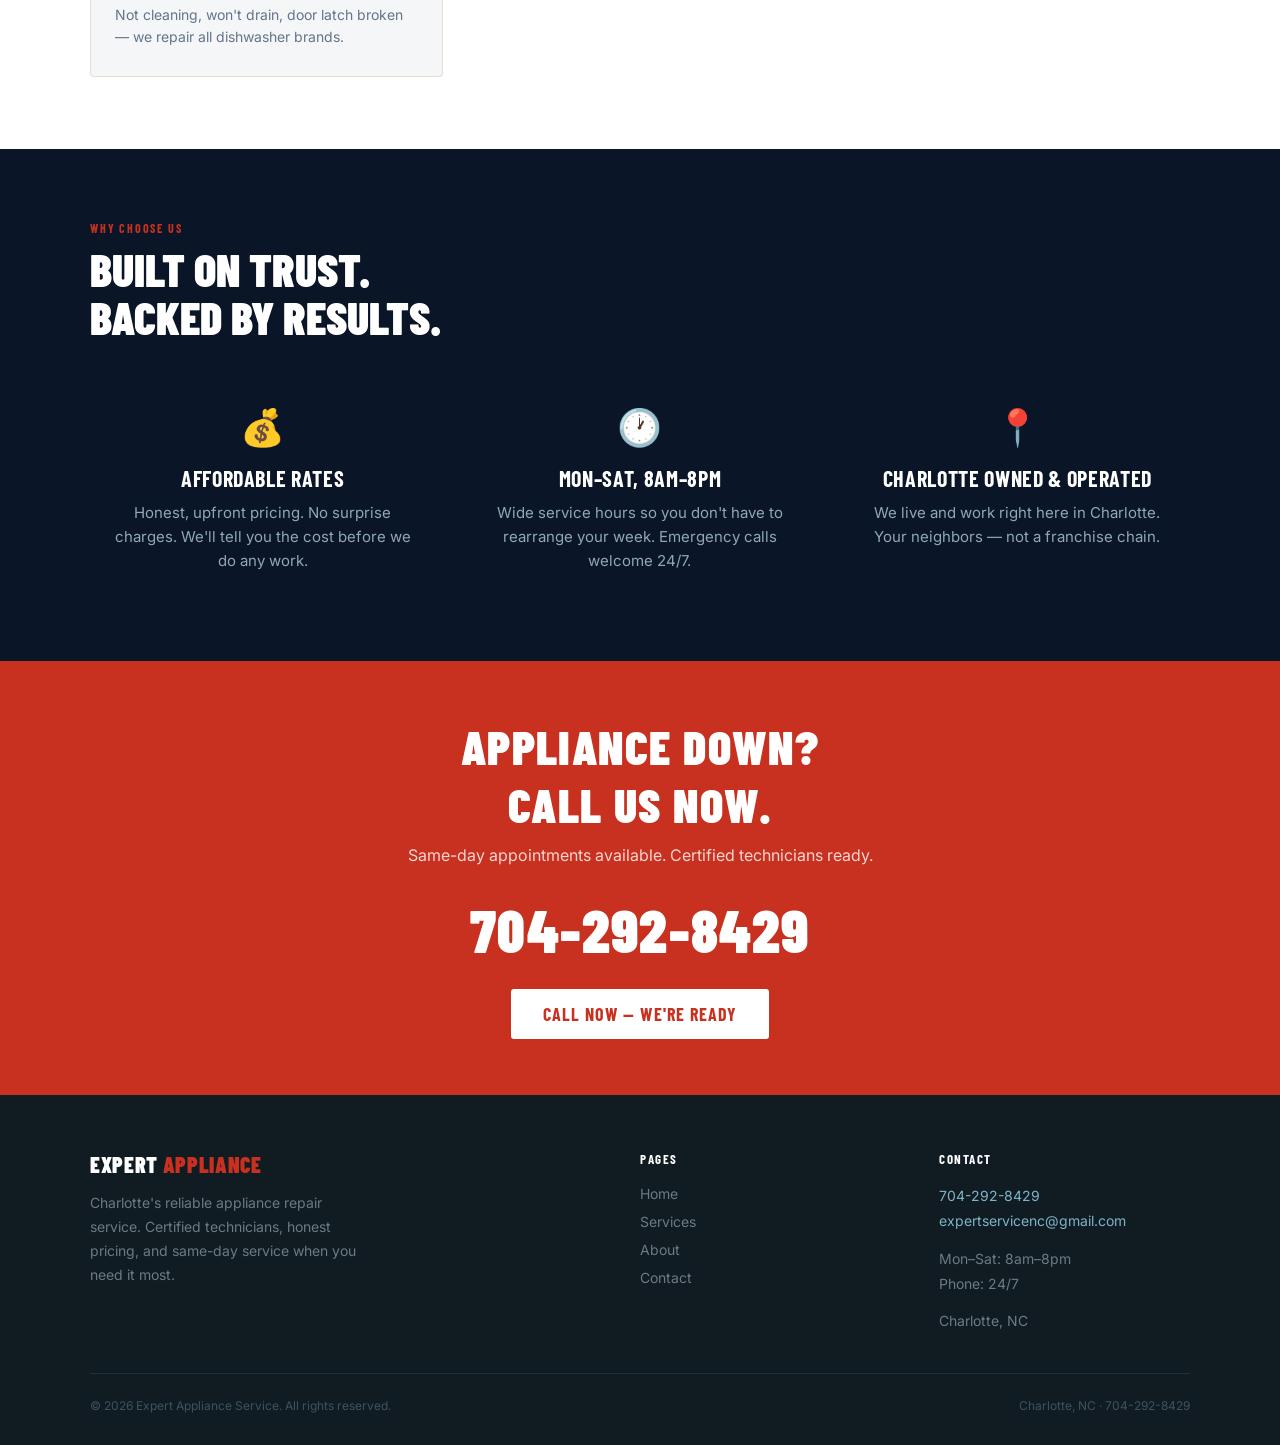
==== commit 90a1a6b3: "fix: standardize concept banner wording" ====
--- a/index.html
+++ b/index.html
@@ -51,7 +51,7 @@
 <body>
 
   <div class="concept-banner">
-    📋 Concept redesign — actual site: <a href="https://expertappliancenc.com" target="_blank" rel="noopener">expertappliancenc.com</a>
+    📋 This is a free concept redesign — Expert Appliance Service's actual site is at <a href="https://expertappliancenc.com" target="_blank" rel="noopener">expertappliancenc.com</a>
   </div>
 
   <nav>
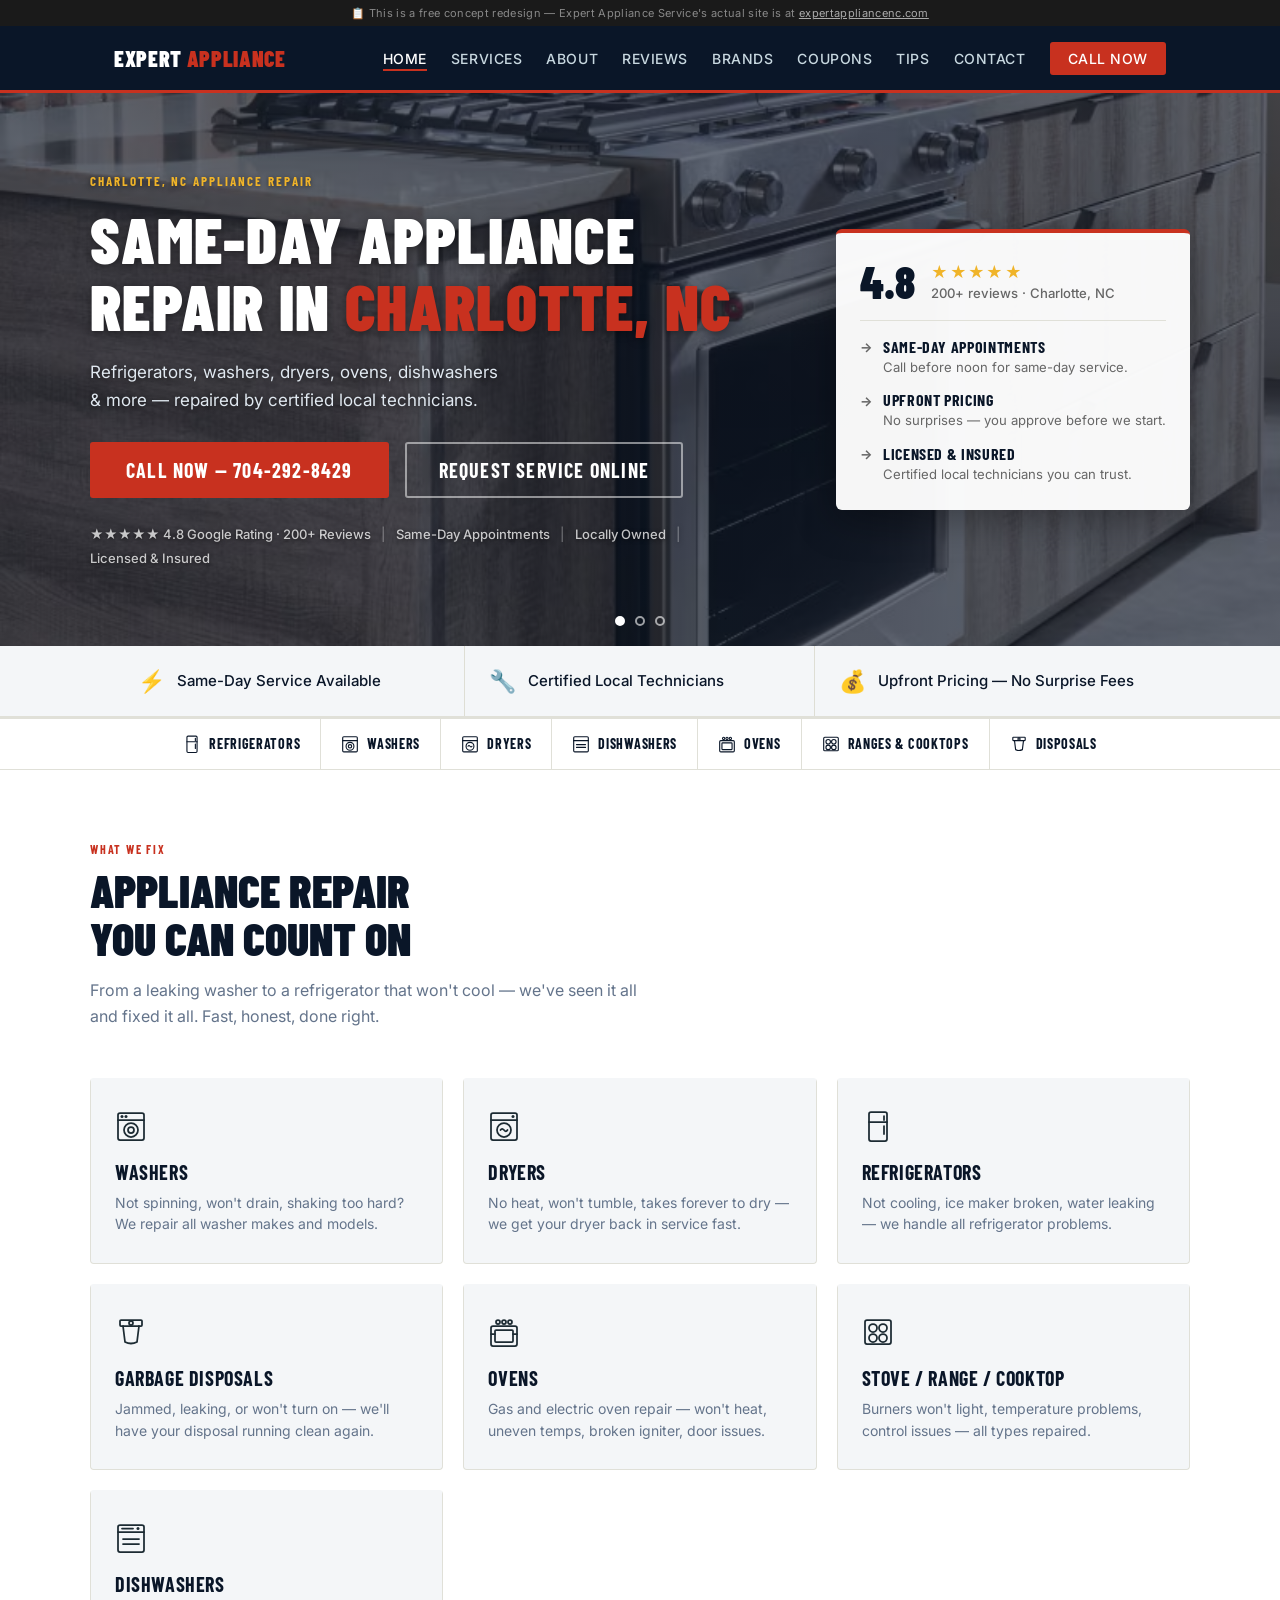
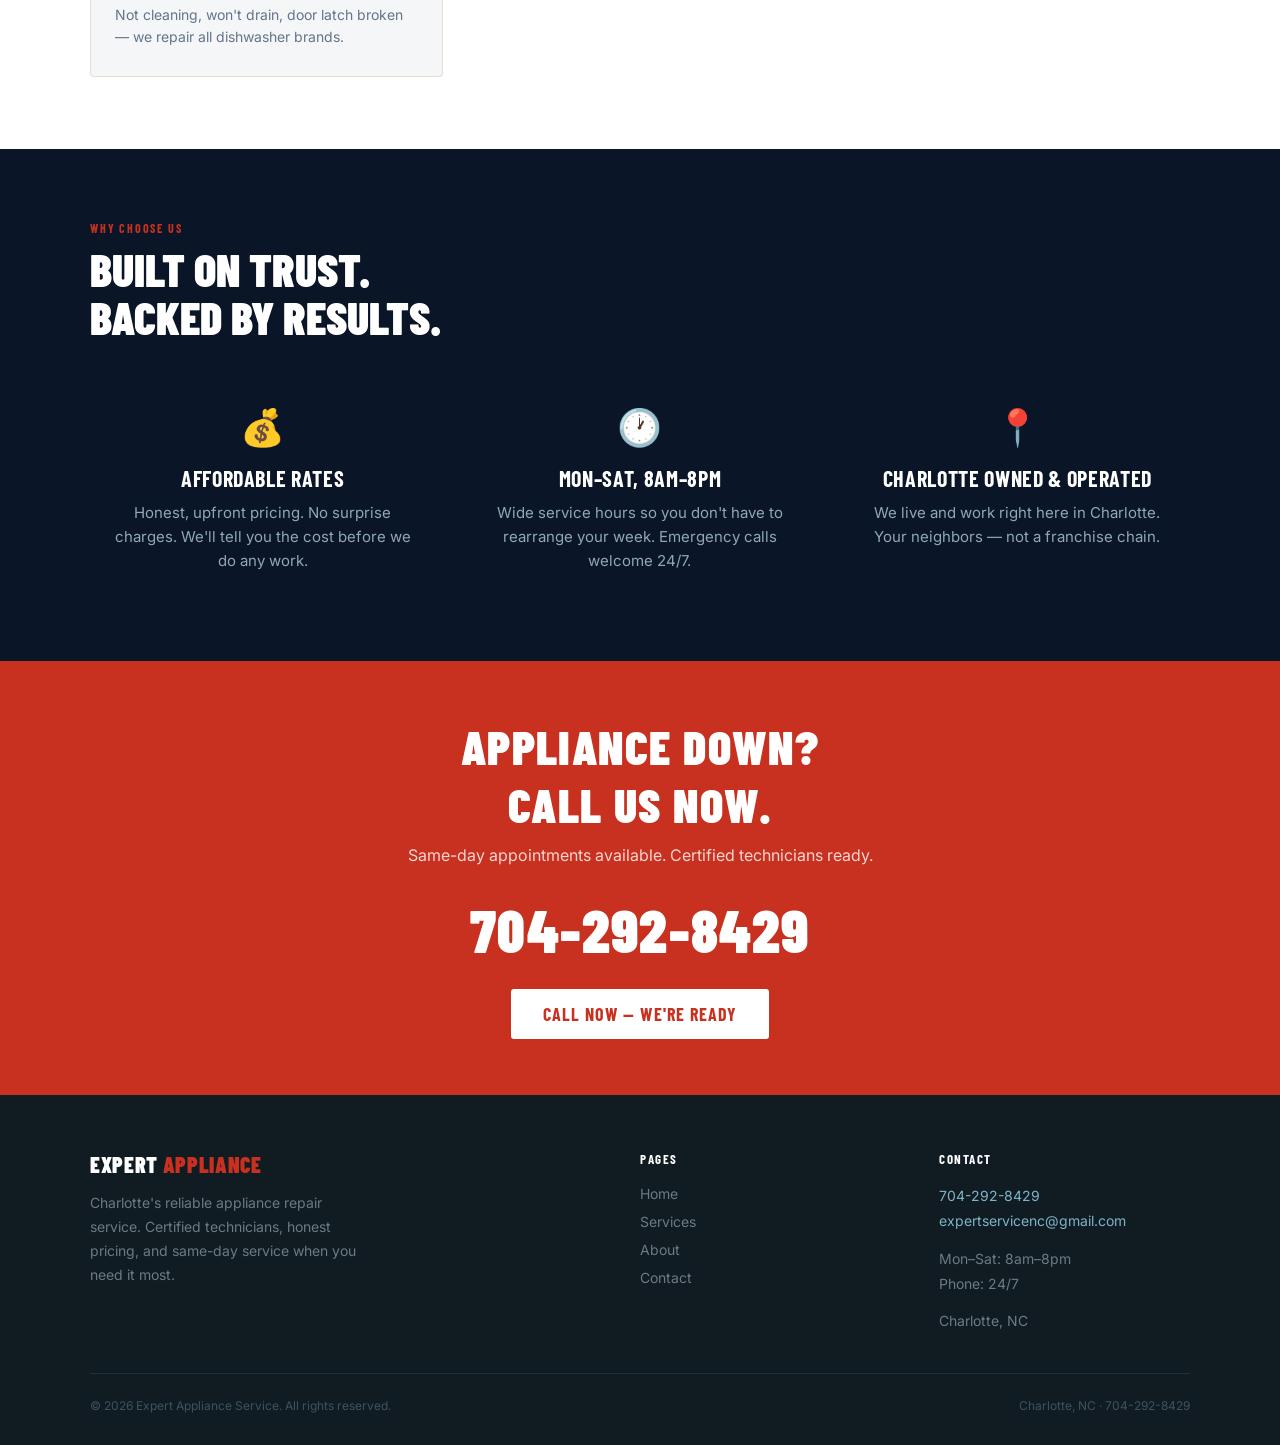
==== commit ffca6b9f: "feat: replace hero phone number with reviews seal card" ====
--- a/index.html
+++ b/index.html
@@ -91,7 +91,7 @@
     <div class="hero-slides">
       <div class="hero-slide active" style="background-image: url('images/Range-image.avif');"></div>
       <div class="hero-slide" style="background-image: url('images/laundry.webp');"></div>
-      <div class="hero-slide" style="background-image: url('images/range knobs.jpg');"></div>
+      <div class="hero-slide" style="background-image: url('images/knobs.jpg');"></div>
     </div>
     <div class="hero-overlay"></div>
 
@@ -115,8 +115,29 @@
         </div>
       </div>
       <div class="hero-phone-wrap">
-        <p class="hero-phone-label">Call Anytime — 24/7</p>
-        <a href="tel:7042928429" class="hero-phone">704-292-8429</a>
+        <div class="expert-seal">
+          <div class="expert-seal-top">
+            <div class="expert-seal-score">4.8</div>
+            <div>
+              <div class="expert-seal-stars">★★★★★</div>
+              <div class="expert-seal-reviews">200+ reviews · Charlotte, NC</div>
+            </div>
+          </div>
+          <div class="expert-seal-list">
+            <div class="expert-seal-item">
+              <span class="expert-seal-check">→</span>
+              <div><b>Same-Day Appointments</b><span>Call before noon for same-day service.</span></div>
+            </div>
+            <div class="expert-seal-item">
+              <span class="expert-seal-check">→</span>
+              <div><b>Upfront Pricing</b><span>No surprises — you approve before we start.</span></div>
+            </div>
+            <div class="expert-seal-item">
+              <span class="expert-seal-check">→</span>
+              <div><b>Licensed &amp; Insured</b><span>Certified local technicians you can trust.</span></div>
+            </div>
+          </div>
+        </div>
       </div>
     </div>
 
--- a/css/styles.css
+++ b/css/styles.css
@@ -334,6 +334,30 @@
   text-shadow: 0 1px 6px rgba(0,0,0,0.5);
 }
 
+/* Expert seal card */
+.expert-seal {
+  background: rgba(255,255,255,0.96);
+  border-radius: 6px;
+  box-shadow: 0 8px 40px rgba(0,0,0,0.35);
+  padding: 1.6rem 1.5rem;
+  border-top: 4px solid var(--red);
+}
+.expert-seal-top {
+  display: flex; align-items: center; gap: 1rem;
+  padding-bottom: 1rem; border-bottom: 1px solid #e0e0d8; margin-bottom: 1rem;
+}
+.expert-seal-score {
+  font-family: 'Barlow Condensed', sans-serif; font-weight: 900;
+  font-size: 2.8rem; line-height: 1; color: var(--charcoal);
+}
+.expert-seal-stars { color: var(--gold); font-size: 1rem; letter-spacing: 0.08em; }
+.expert-seal-reviews { font-size: 0.82rem; color: #666; font-weight: 500; margin-top: 0.2rem; }
+.expert-seal-list { display: flex; flex-direction: column; gap: 0.85rem; }
+.expert-seal-item { display: flex; gap: 0.6rem; align-items: flex-start; }
+.expert-seal-check { color: var(--red); font-size: 0.9rem; margin-top: 0.1rem; flex-shrink: 0; font-weight: 700; }
+.expert-seal-item b { font-family: 'Barlow Condensed', sans-serif; font-weight: 700; font-size: 1rem; text-transform: uppercase; letter-spacing: 0.04em; color: var(--charcoal); display: block; }
+.expert-seal-item span { font-size: 0.82rem; color: #666; line-height: 1.45; }
+
 /* ─────────────────────────────────────────
    INDEX PAGE — HERO SLIDER
 ───────────────────────────────────────── */
@@ -394,13 +418,13 @@
   margin-bottom: 20px;
   text-shadow: 0 2px 8px rgba(0,0,0,0.4);
 }
-.hero h1 span { color: var(--red); }
+.hero h1 span { color: var(--red); white-space: nowrap; }
 .hero-sub {
   font-size: 17px;
   color: #e0e8f0;
   line-height: 1.6;
   margin-bottom: 28px;
-  max-width: 480px;
+  max-width: 420px;
   text-shadow: 0 1px 6px rgba(0,0,0,0.7);
 }
 .hero-phone {
